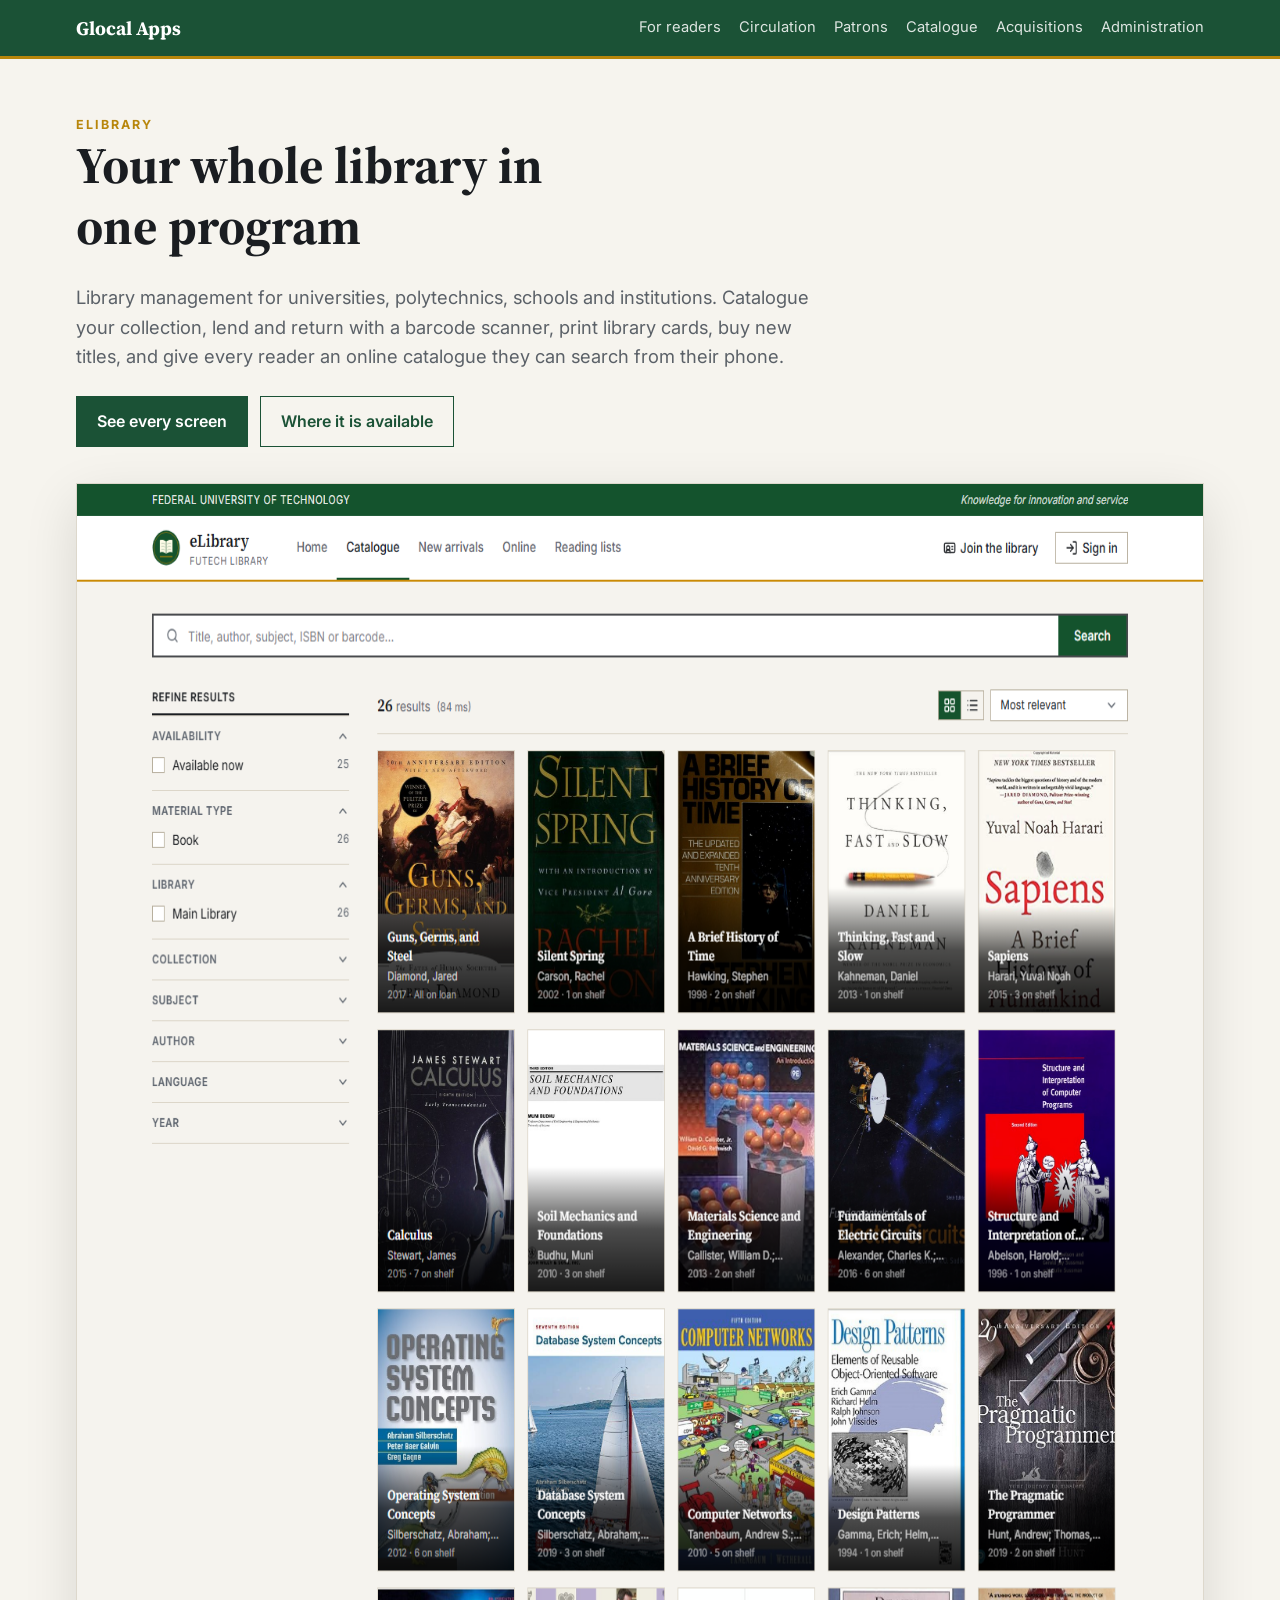
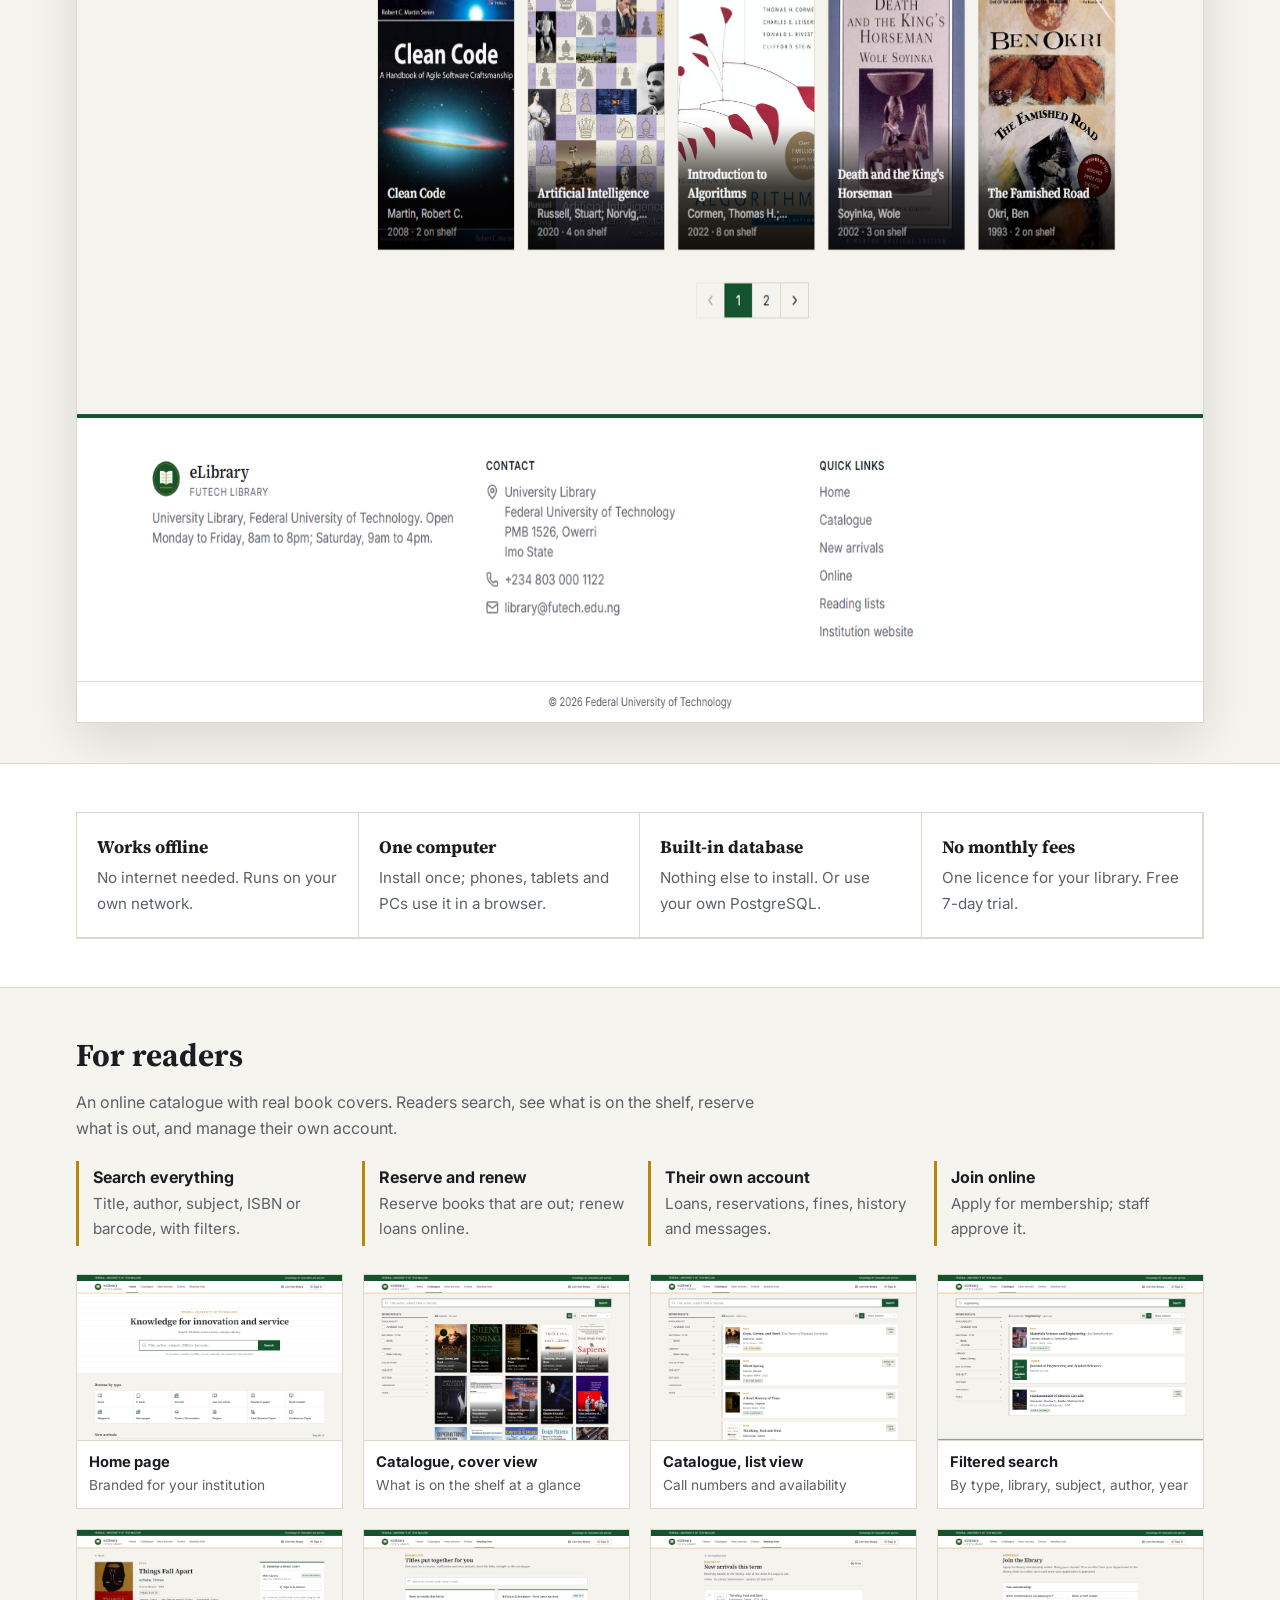
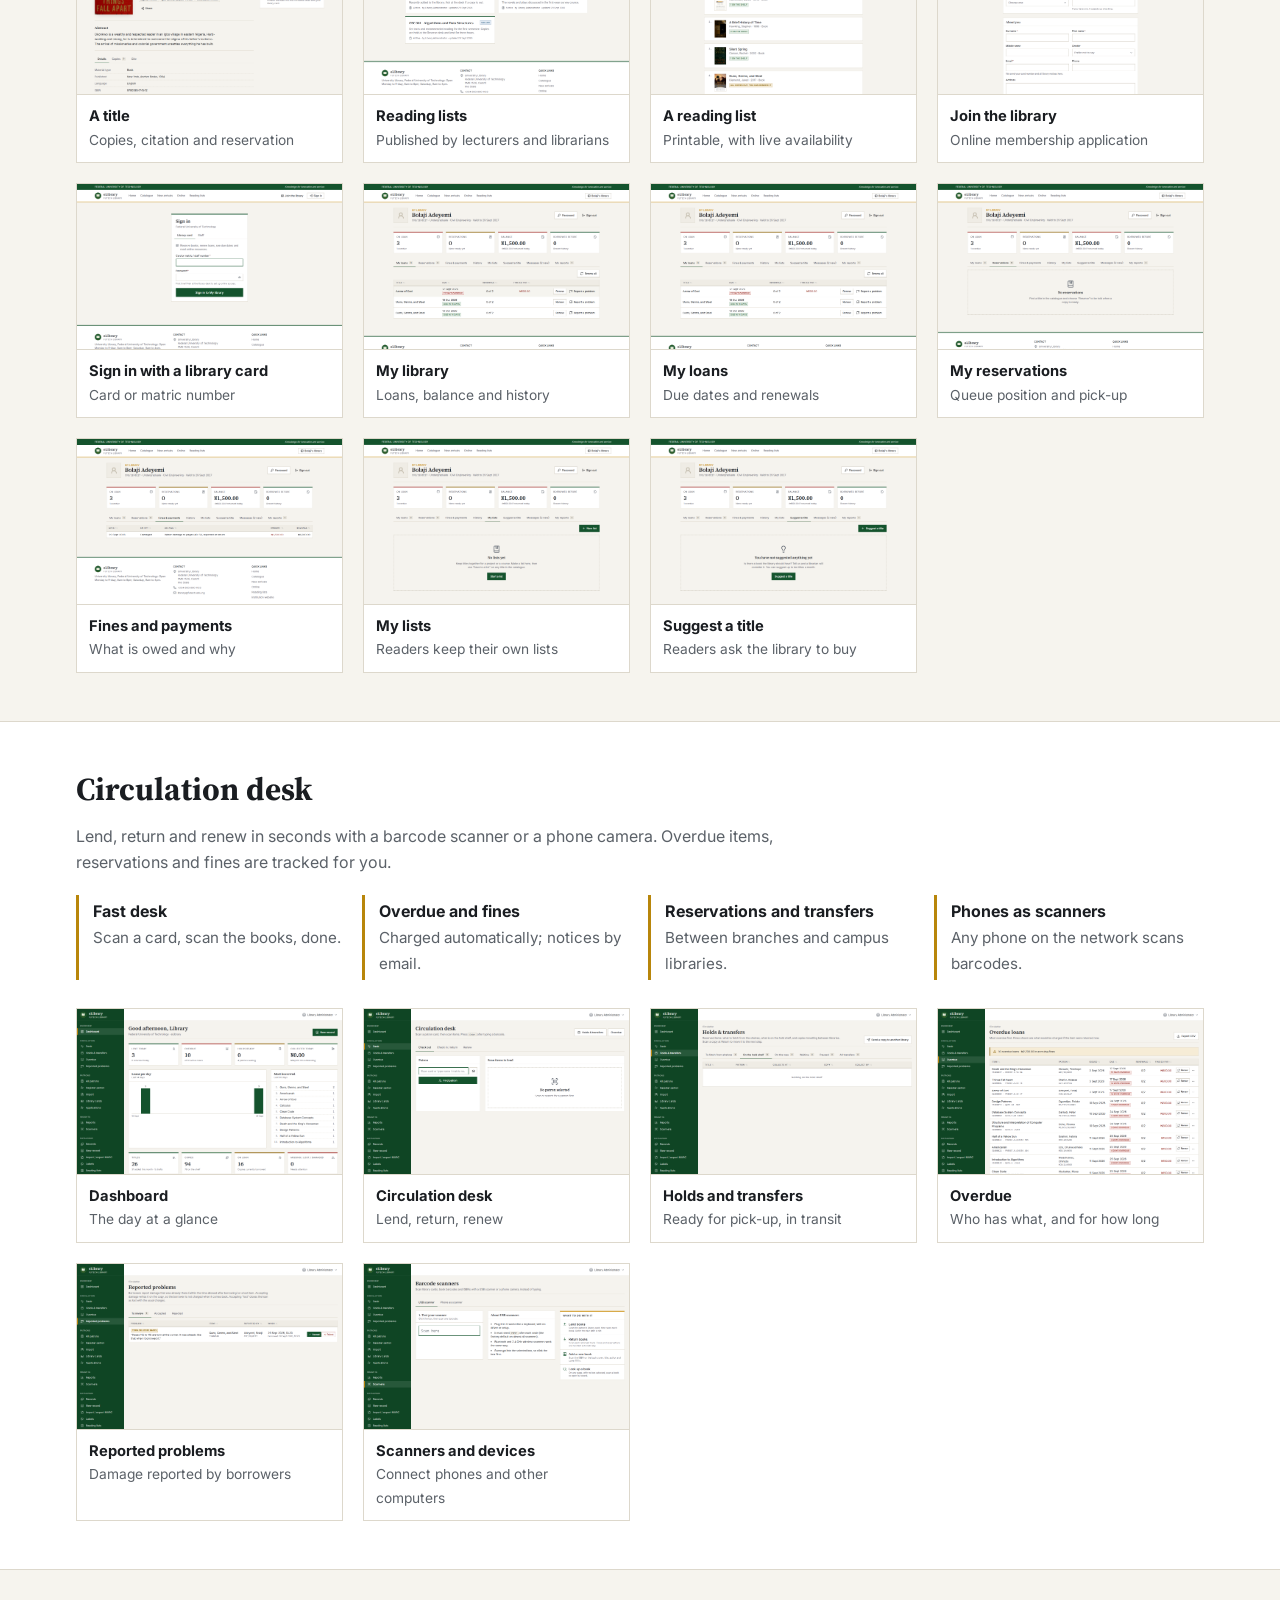
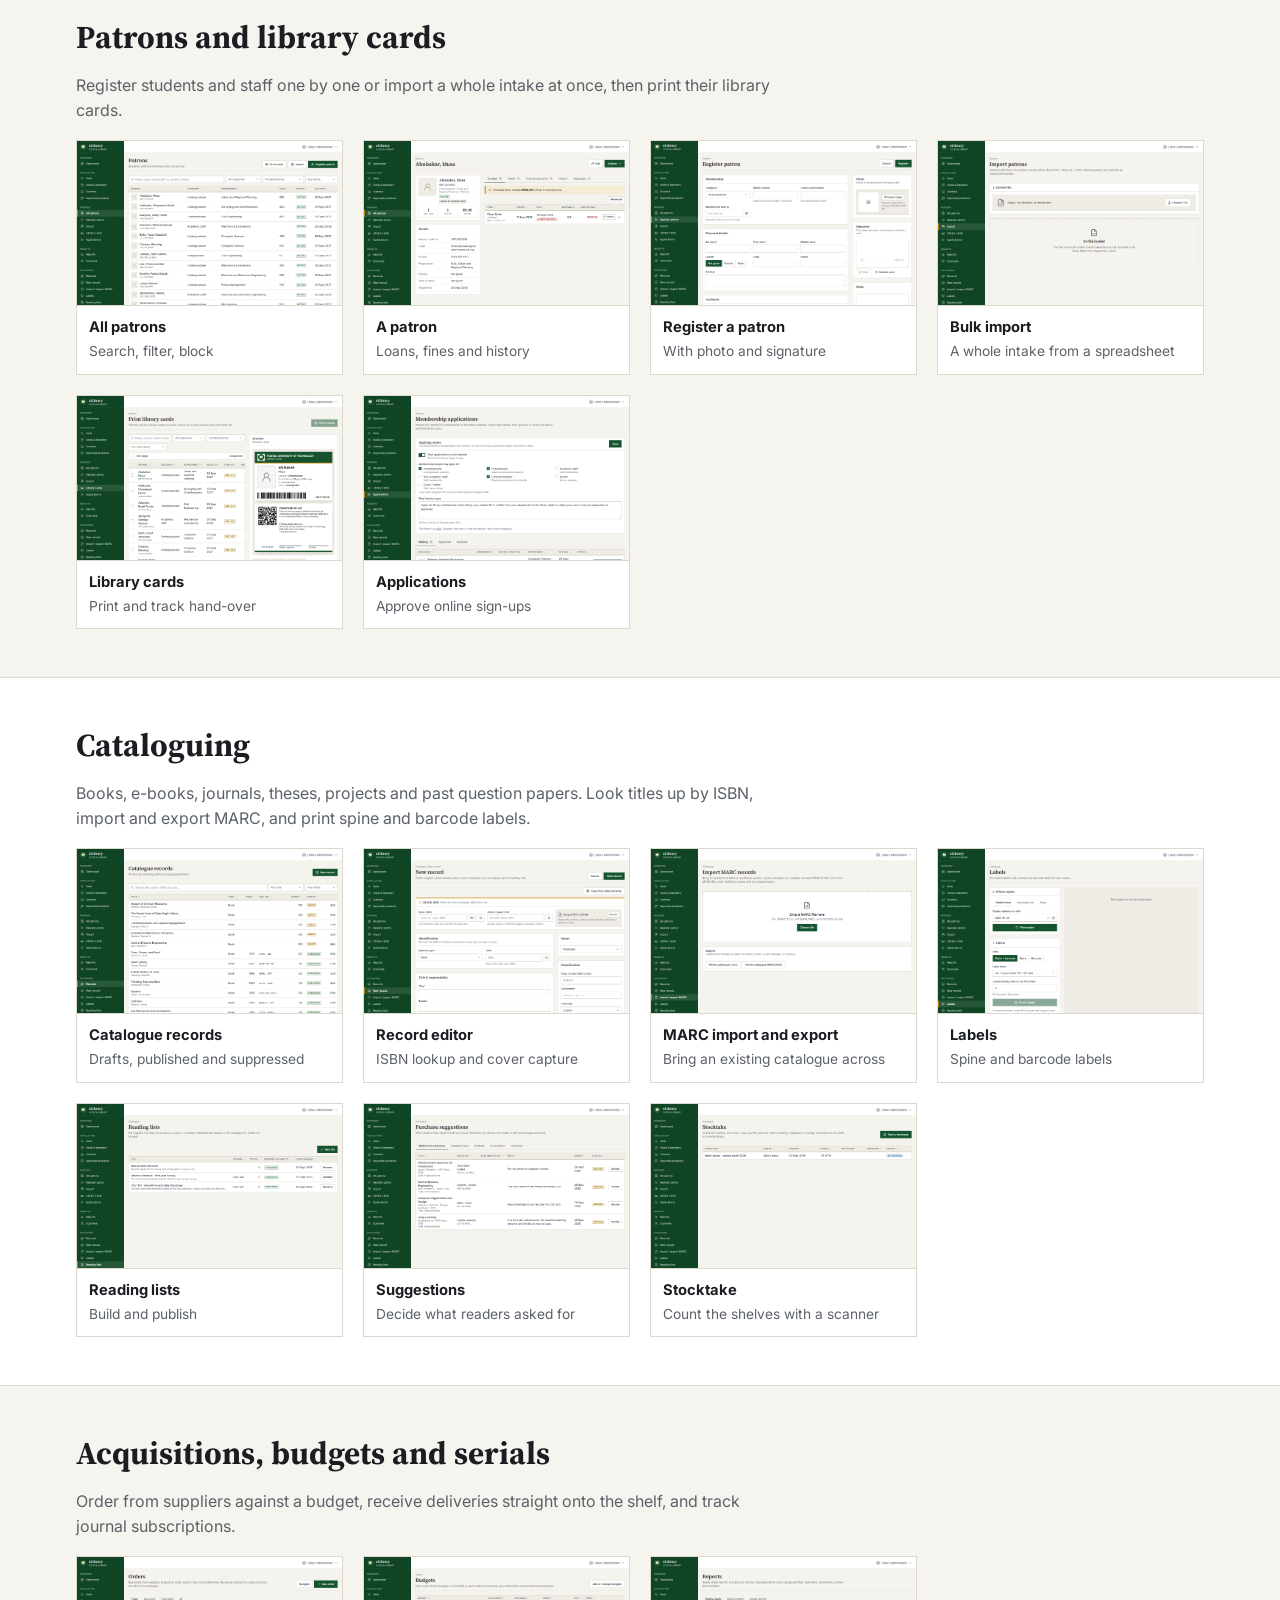
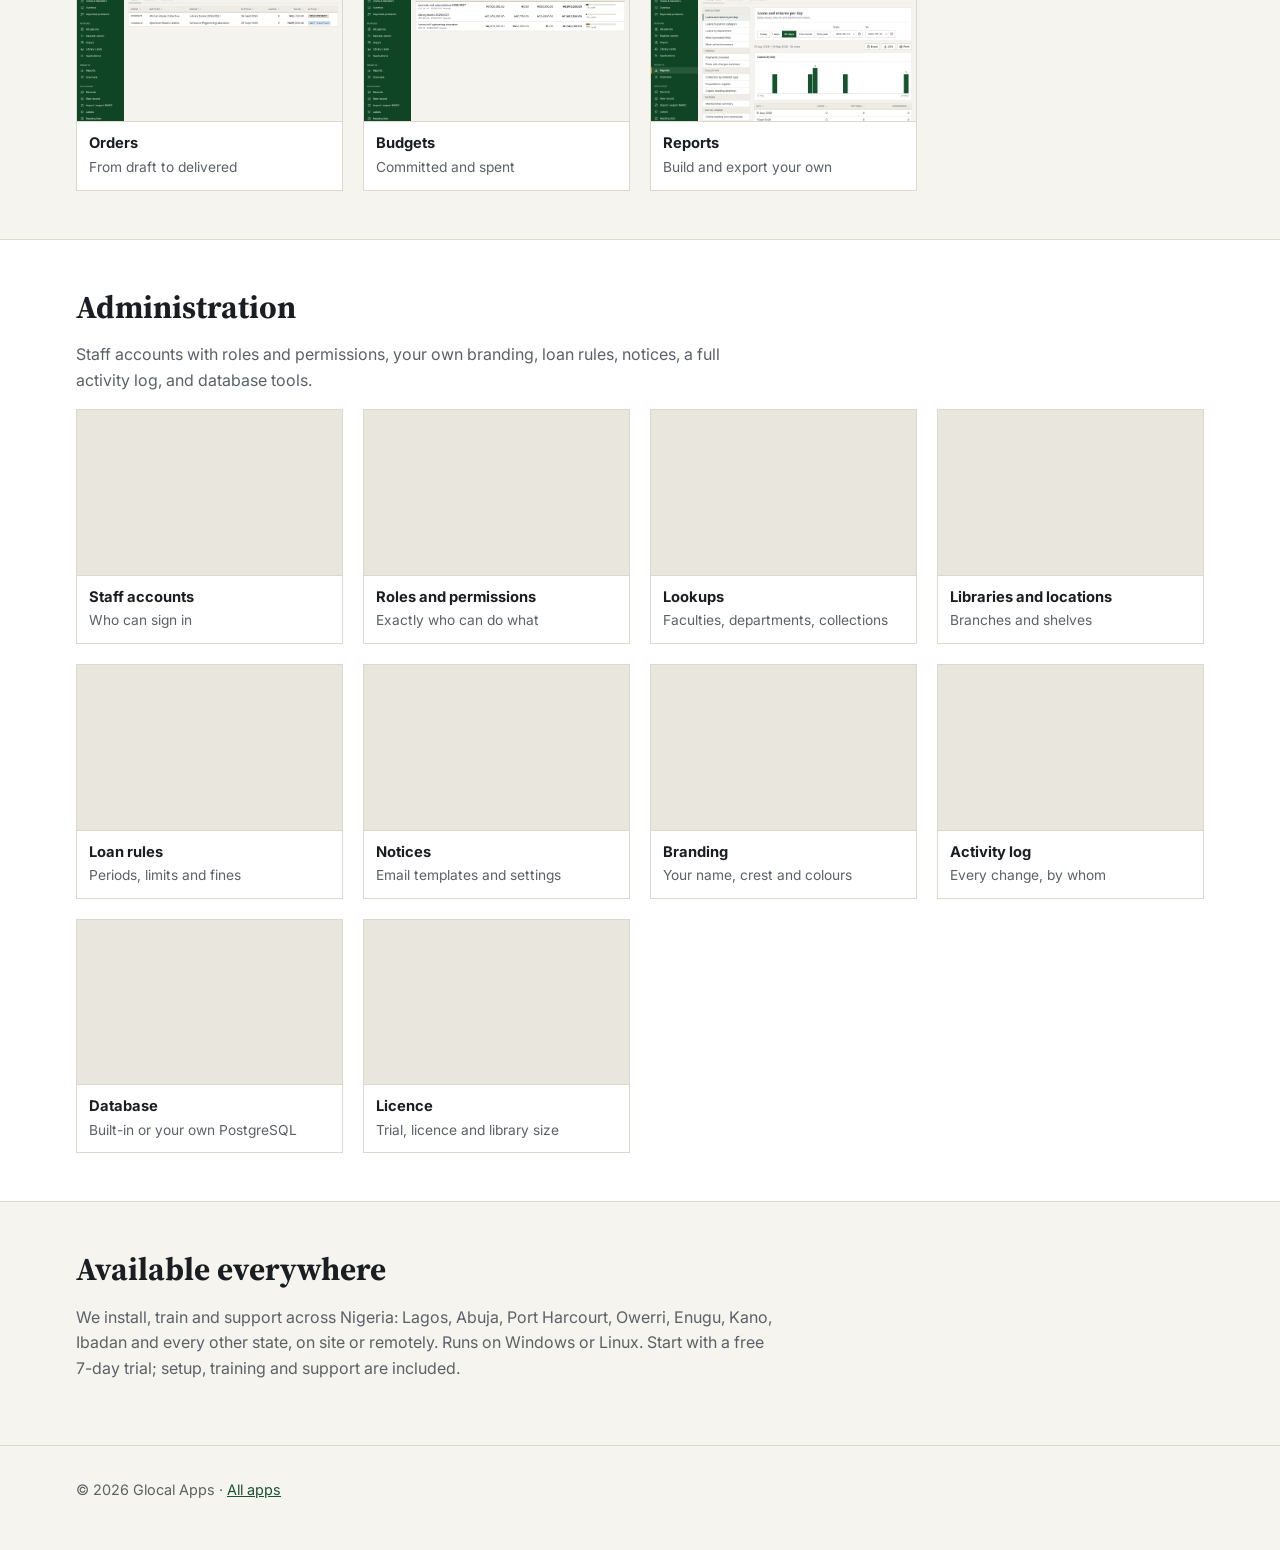
==== elibrary/index.html @ b90d1fcf "Glocal Apps website: home page and eLibrary Co-Authored-By: Claude Opus 5.5 <noreply@anthropic.com>" ====
<!doctype html>
<html lang="en">
<head>
  <meta charset="utf-8">
  <meta name="viewport" content="width=device-width, initial-scale=1">
  <title>eLibrary</title>
  <meta name="description" content="Library management software for universities, polytechnics and schools. Catalogue, circulation, library cards, acquisitions and an online catalogue. Works offline. Available across Nigeria.">
  <meta property="og:title" content="eLibrary: library management that works offline">
  <meta property="og:description" content="Catalogue, circulation, library cards, acquisitions and an online catalogue for readers. Available across Nigeria.">
  <meta property="og:image" content="screens/01-home.png">
  <link rel="preconnect" href="https://fonts.googleapis.com">
  <link href="https://fonts.googleapis.com/css2?family=Inter:wght@400;600;700&family=Source+Serif+4:wght@600;700&display=swap" rel="stylesheet">
  <link rel="stylesheet" href="../assets/site.css">
</head>
<body>
  <header class="bar">
    <div class="wrap">
      <a class="brand" href="../">Glocal Apps</a>
      <nav>
        <a href="#readers">For readers</a>
        <a href="#desk">Circulation</a>
        <a href="#patrons">Patrons</a>
        <a href="#catalogue">Catalogue</a>
        <a href="#buying">Acquisitions</a>
        <a href="#admin">Administration</a>
      </nav>
    </div>
  </header>

  <main>
    <section class="hero">
      <div class="wrap">
        <div class="eyebrow">eLibrary</div>
        <h1>Your whole library in one program</h1>
        <p class="lede">
          Library management for universities, polytechnics, schools and institutions. Catalogue
          your collection, lend and return with a barcode scanner, print library cards, buy new
          titles, and give every reader an online catalogue they can search from their phone.
        </p>
        <div class="cta">
          <a class="btn" href="#readers">See every screen</a>
          <a class="btn ghost" href="#available">Where it is available</a>
        </div>
        <img class="hero-shot" src="screens/02-search-grid.png" alt="The eLibrary catalogue showing books with their covers" width="1440" height="1840">
      </div>
    </section>

    <section class="alt">
      <div class="wrap">
        <div class="facts">
          <div class="fact"><b>Works offline</b><span>No internet needed. Runs on your own network.</span></div>
          <div class="fact"><b>One computer</b><span>Install once; phones, tablets and PCs use it in a browser.</span></div>
          <div class="fact"><b>Built-in database</b><span>Nothing else to install. Or use your own PostgreSQL.</span></div>
          <div class="fact"><b>No monthly fees</b><span>One licence for your library. Free 7-day trial.</span></div>
        </div>
      </div>
    </section>

    <section id="readers">
      <div class="wrap">
        <h2>For readers</h2>
        <p class="intro">An online catalogue with real book covers. Readers search, see what is on the shelf, reserve what is out, and manage their own account.</p>
        <ul class="features">
          <li><b>Search everything</b><span>Title, author, subject, ISBN or barcode, with filters.</span></li>
          <li><b>Reserve and renew</b><span>Reserve books that are out; renew loans online.</span></li>
          <li><b>Their own account</b><span>Loans, reservations, fines, history and messages.</span></li>
          <li><b>Join online</b><span>Apply for membership; staff approve it.</span></li>
        </ul>
        <div class="shots">
          <figure class="shot" tabindex="0"><div class="frame"><img loading="lazy" src="screens/01-home.png" alt=""></div><figcaption><b>Home page</b><span>Branded for your institution</span></figcaption></figure>
          <figure class="shot" tabindex="0"><div class="frame"><img loading="lazy" src="screens/02-search-grid.png" alt=""></div><figcaption><b>Catalogue, cover view</b><span>What is on the shelf at a glance</span></figcaption></figure>
          <figure class="shot" tabindex="0"><div class="frame"><img loading="lazy" src="screens/03-search-list.png" alt=""></div><figcaption><b>Catalogue, list view</b><span>Call numbers and availability</span></figcaption></figure>
          <figure class="shot" tabindex="0"><div class="frame"><img loading="lazy" src="screens/04-search-filtered.png" alt=""></div><figcaption><b>Filtered search</b><span>By type, library, subject, author, year</span></figcaption></figure>
          <figure class="shot" tabindex="0"><div class="frame"><img loading="lazy" src="screens/05-record.png" alt=""></div><figcaption><b>A title</b><span>Copies, citation and reservation</span></figcaption></figure>
          <figure class="shot" tabindex="0"><div class="frame"><img loading="lazy" src="screens/06-reading-lists.png" alt=""></div><figcaption><b>Reading lists</b><span>Published by lecturers and librarians</span></figcaption></figure>
          <figure class="shot" tabindex="0"><div class="frame"><img loading="lazy" src="screens/07-reading-list.png" alt=""></div><figcaption><b>A reading list</b><span>Printable, with live availability</span></figcaption></figure>
          <figure class="shot" tabindex="0"><div class="frame"><img loading="lazy" src="screens/08-join.png" alt=""></div><figcaption><b>Join the library</b><span>Online membership application</span></figcaption></figure>
          <figure class="shot" tabindex="0"><div class="frame"><img loading="lazy" src="screens/09-login-card.png" alt=""></div><figcaption><b>Sign in with a library card</b><span>Card or matric number</span></figcaption></figure>
          <figure class="shot" tabindex="0"><div class="frame"><img loading="lazy" src="screens/11-my-library.png" alt=""></div><figcaption><b>My library</b><span>Loans, balance and history</span></figcaption></figure>
          <figure class="shot" tabindex="0"><div class="frame"><img loading="lazy" src="screens/12-my-loans.png" alt=""></div><figcaption><b>My loans</b><span>Due dates and renewals</span></figcaption></figure>
          <figure class="shot" tabindex="0"><div class="frame"><img loading="lazy" src="screens/13-my-reservations.png" alt=""></div><figcaption><b>My reservations</b><span>Queue position and pick-up</span></figcaption></figure>
          <figure class="shot" tabindex="0"><div class="frame"><img loading="lazy" src="screens/14-my-fines.png" alt=""></div><figcaption><b>Fines and payments</b><span>What is owed and why</span></figcaption></figure>
          <figure class="shot" tabindex="0"><div class="frame"><img loading="lazy" src="screens/15-my-lists.png" alt=""></div><figcaption><b>My lists</b><span>Readers keep their own lists</span></figcaption></figure>
          <figure class="shot" tabindex="0"><div class="frame"><img loading="lazy" src="screens/16-my-suggestions.png" alt=""></div><figcaption><b>Suggest a title</b><span>Readers ask the library to buy</span></figcaption></figure>
        </div>
      </div>
    </section>

    <section id="desk" class="alt">
      <div class="wrap">
        <h2>Circulation desk</h2>
        <p class="intro">Lend, return and renew in seconds with a barcode scanner or a phone camera. Overdue items, reservations and fines are tracked for you.</p>
        <ul class="features">
          <li><b>Fast desk</b><span>Scan a card, scan the books, done.</span></li>
          <li><b>Overdue and fines</b><span>Charged automatically; notices by email.</span></li>
          <li><b>Reservations and transfers</b><span>Between branches and campus libraries.</span></li>
          <li><b>Phones as scanners</b><span>Any phone on the network scans barcodes.</span></li>
        </ul>
        <div class="shots">
          <figure class="shot" tabindex="0"><div class="frame"><img loading="lazy" src="screens/20-dashboard.png" alt=""></div><figcaption><b>Dashboard</b><span>The day at a glance</span></figcaption></figure>
          <figure class="shot" tabindex="0"><div class="frame"><img loading="lazy" src="screens/21-circulation-desk.png" alt=""></div><figcaption><b>Circulation desk</b><span>Lend, return, renew</span></figcaption></figure>
          <figure class="shot" tabindex="0"><div class="frame"><img loading="lazy" src="screens/22-holds-transfers.png" alt=""></div><figcaption><b>Holds and transfers</b><span>Ready for pick-up, in transit</span></figcaption></figure>
          <figure class="shot" tabindex="0"><div class="frame"><img loading="lazy" src="screens/23-overdue.png" alt=""></div><figcaption><b>Overdue</b><span>Who has what, and for how long</span></figcaption></figure>
          <figure class="shot" tabindex="0"><div class="frame"><img loading="lazy" src="screens/24-reported-problems.png" alt=""></div><figcaption><b>Reported problems</b><span>Damage reported by borrowers</span></figcaption></figure>
          <figure class="shot" tabindex="0"><div class="frame"><img loading="lazy" src="screens/41-scanners.png" alt=""></div><figcaption><b>Scanners and devices</b><span>Connect phones and other computers</span></figcaption></figure>
        </div>
      </div>
    </section>

    <section id="patrons">
      <div class="wrap">
        <h2>Patrons and library cards</h2>
        <p class="intro">Register students and staff one by one or import a whole intake at once, then print their library cards.</p>
        <div class="shots">
          <figure class="shot" tabindex="0"><div class="frame"><img loading="lazy" src="screens/25-patrons.png" alt=""></div><figcaption><b>All patrons</b><span>Search, filter, block</span></figcaption></figure>
          <figure class="shot" tabindex="0"><div class="frame"><img loading="lazy" src="screens/25b-patron-view.png" alt=""></div><figcaption><b>A patron</b><span>Loans, fines and history</span></figcaption></figure>
          <figure class="shot" tabindex="0"><div class="frame"><img loading="lazy" src="screens/26-patron-new.png" alt=""></div><figcaption><b>Register a patron</b><span>With photo and signature</span></figcaption></figure>
          <figure class="shot" tabindex="0"><div class="frame"><img loading="lazy" src="screens/27-patron-import.png" alt=""></div><figcaption><b>Bulk import</b><span>A whole intake from a spreadsheet</span></figcaption></figure>
          <figure class="shot" tabindex="0"><div class="frame"><img loading="lazy" src="screens/28-library-cards.png" alt=""></div><figcaption><b>Library cards</b><span>Print and track hand-over</span></figcaption></figure>
          <figure class="shot" tabindex="0"><div class="frame"><img loading="lazy" src="screens/29-applications.png" alt=""></div><figcaption><b>Applications</b><span>Approve online sign-ups</span></figcaption></figure>
        </div>
      </div>
    </section>

    <section id="catalogue" class="alt">
      <div class="wrap">
        <h2>Cataloguing</h2>
        <p class="intro">Books, e-books, journals, theses, projects and past question papers. Look titles up by ISBN, import and export MARC, and print spine and barcode labels.</p>
        <div class="shots">
          <figure class="shot" tabindex="0"><div class="frame"><img loading="lazy" src="screens/30-catalogue.png" alt=""></div><figcaption><b>Catalogue records</b><span>Drafts, published and suppressed</span></figcaption></figure>
          <figure class="shot" tabindex="0"><div class="frame"><img loading="lazy" src="screens/31-record-editor.png" alt=""></div><figcaption><b>Record editor</b><span>ISBN lookup and cover capture</span></figcaption></figure>
          <figure class="shot" tabindex="0"><div class="frame"><img loading="lazy" src="screens/32-marc-import.png" alt=""></div><figcaption><b>MARC import and export</b><span>Bring an existing catalogue across</span></figcaption></figure>
          <figure class="shot" tabindex="0"><div class="frame"><img loading="lazy" src="screens/33-labels.png" alt=""></div><figcaption><b>Labels</b><span>Spine and barcode labels</span></figcaption></figure>
          <figure class="shot" tabindex="0"><div class="frame"><img loading="lazy" src="screens/34-reading-lists.png" alt=""></div><figcaption><b>Reading lists</b><span>Build and publish</span></figcaption></figure>
          <figure class="shot" tabindex="0"><div class="frame"><img loading="lazy" src="screens/35-suggestions.png" alt=""></div><figcaption><b>Suggestions</b><span>Decide what readers asked for</span></figcaption></figure>
          <figure class="shot" tabindex="0"><div class="frame"><img loading="lazy" src="screens/36-stocktake.png" alt=""></div><figcaption><b>Stocktake</b><span>Count the shelves with a scanner</span></figcaption></figure>
        </div>
      </div>
    </section>

    <section id="buying">
      <div class="wrap">
        <h2>Acquisitions, budgets and serials</h2>
        <p class="intro">Order from suppliers against a budget, receive deliveries straight onto the shelf, and track journal subscriptions.</p>
        <div class="shots">
          <figure class="shot" tabindex="0"><div class="frame"><img loading="lazy" src="screens/37-acquisitions.png" alt=""></div><figcaption><b>Orders</b><span>From draft to delivered</span></figcaption></figure>
          <figure class="shot" tabindex="0"><div class="frame"><img loading="lazy" src="screens/38-budgets.png" alt=""></div><figcaption><b>Budgets</b><span>Committed and spent</span></figcaption></figure>
          <figure class="shot" tabindex="0"><div class="frame"><img loading="lazy" src="screens/40-reports.png" alt=""></div><figcaption><b>Reports</b><span>Build and export your own</span></figcaption></figure>
        </div>
      </div>
    </section>

    <section id="admin" class="alt">
      <div class="wrap">
        <h2>Administration</h2>
        <p class="intro">Staff accounts with roles and permissions, your own branding, loan rules, notices, a full activity log, and database tools.</p>
        <div class="shots">
          <figure class="shot" tabindex="0"><div class="frame"><img loading="lazy" src="screens/50-admin-users.png" alt=""></div><figcaption><b>Staff accounts</b><span>Who can sign in</span></figcaption></figure>
          <figure class="shot" tabindex="0"><div class="frame"><img loading="lazy" src="screens/51-admin-roles.png" alt=""></div><figcaption><b>Roles and permissions</b><span>Exactly who can do what</span></figcaption></figure>
          <figure class="shot" tabindex="0"><div class="frame"><img loading="lazy" src="screens/52-admin-lookups.png" alt=""></div><figcaption><b>Lookups</b><span>Faculties, departments, collections</span></figcaption></figure>
          <figure class="shot" tabindex="0"><div class="frame"><img loading="lazy" src="screens/53-admin-locations.png" alt=""></div><figcaption><b>Libraries and locations</b><span>Branches and shelves</span></figcaption></figure>
          <figure class="shot" tabindex="0"><div class="frame"><img loading="lazy" src="screens/54-admin-circulation.png" alt=""></div><figcaption><b>Loan rules</b><span>Periods, limits and fines</span></figcaption></figure>
          <figure class="shot" tabindex="0"><div class="frame"><img loading="lazy" src="screens/55-admin-notices.png" alt=""></div><figcaption><b>Notices</b><span>Email templates and settings</span></figcaption></figure>
          <figure class="shot" tabindex="0"><div class="frame"><img loading="lazy" src="screens/56-admin-branding.png" alt=""></div><figcaption><b>Branding</b><span>Your name, crest and colours</span></figcaption></figure>
          <figure class="shot" tabindex="0"><div class="frame"><img loading="lazy" src="screens/57-admin-activity.png" alt=""></div><figcaption><b>Activity log</b><span>Every change, by whom</span></figcaption></figure>
          <figure class="shot" tabindex="0"><div class="frame"><img loading="lazy" src="screens/58-admin-database.png" alt=""></div><figcaption><b>Database</b><span>Built-in or your own PostgreSQL</span></figcaption></figure>
          <figure class="shot" tabindex="0"><div class="frame"><img loading="lazy" src="screens/59-admin-license.png" alt=""></div><figcaption><b>Licence</b><span>Trial, licence and library size</span></figcaption></figure>
        </div>
      </div>
    </section>

    <section id="available">
      <div class="wrap">
        <h2>Available everywhere</h2>
        <p class="intro">
          We install, train and support across Nigeria: Lagos, Abuja, Port Harcourt, Owerri, Enugu,
          Kano, Ibadan and every other state, on site or remotely. Runs on Windows or Linux.
          Start with a free 7-day trial; setup, training and support are included.
        </p>
      </div>
    </section>
  </main>

  <footer>
    <div class="wrap">© 2026 Glocal Apps · <a href="../">All apps</a></div>
  </footer>

  <dialog id="lb" aria-label="Screenshot">
    <div class="lb-head"><b id="lb-title"></b><button type="button" id="lb-close">Close</button></div>
    <div class="lb-body"><img id="lb-img" alt=""></div>
  </dialog>
  <script>
    // Click (or Enter) on a screenshot to see it full size.
    const lb = document.getElementById("lb");
    const open = (fig) => {
      document.getElementById("lb-img").src = fig.querySelector("img").src;
      document.getElementById("lb-title").textContent = fig.querySelector("figcaption b").textContent;
      lb.showModal();
    };
    document.querySelectorAll(".shot").forEach((fig) => {
      fig.addEventListener("click", () => open(fig));
      fig.addEventListener("keydown", (e) => { if (e.key === "Enter") open(fig); });
    });
    document.getElementById("lb-close").addEventListener("click", () => lb.close());
    lb.addEventListener("click", (e) => { if (e.target === lb) lb.close(); });
  </script>
</body>
</html>
---- assets/site.css ----
:root {
  --bg: #f6f4ee;
  --surface: #ffffff;
  --ink: #1a1d21;
  --muted: #5b6168;
  --line: #ddd8cc;
  --primary: #1b5236;
  --primary-ink: #ffffff;
  --accent: #b8860b;
  --radius: 0;
  --max: 1160px;
  color-scheme: light;
}
@media (prefers-color-scheme: dark) {
  :root {
    --bg: #121416;
    --surface: #1b1e21;
    --ink: #e8e6e1;
    --muted: #a3a8ae;
    --line: #2e3236;
    --primary: #3f8f63;
    --accent: #d8a93a;
    color-scheme: dark;
  }
}
* { box-sizing: border-box; }
html { scroll-behavior: smooth; }
body {
  margin: 0;
  background: var(--bg);
  color: var(--ink);
  font: 16px/1.6 "Inter", system-ui, -apple-system, "Segoe UI", sans-serif;
}
h1, h2, h3 { font-family: "Source Serif 4", Georgia, serif; line-height: 1.2; margin: 0 0 .5em; }
a { color: var(--primary); }
img { max-width: 100%; display: block; }
.wrap { max-width: var(--max); margin: 0 auto; padding: 0 16px; }

/* top bar */
.bar { background: var(--primary); color: var(--primary-ink); border-bottom: 3px solid var(--accent); }
.bar .wrap { display: flex; align-items: center; gap: 16px; min-height: 56px; }
.bar a { color: inherit; text-decoration: none; }
.brand { font-family: "Source Serif 4", Georgia, serif; font-weight: 700; font-size: 1.2rem; }
.bar nav { margin-left: auto; display: flex; gap: 18px; flex-wrap: wrap; font-size: .92rem; }
.bar nav a { opacity: .85; }
.bar nav a:hover { opacity: 1; text-decoration: underline; }

/* hero */
.hero { padding: 56px 0 40px; }
.eyebrow { color: var(--accent); font-weight: 700; letter-spacing: .16em; text-transform: uppercase; font-size: .78rem; }
.hero h1 { font-size: clamp(2rem, 5vw, 3.2rem); max-width: 18ch; }
.lede { font-size: 1.15rem; color: var(--muted); max-width: 62ch; }
.cta { display: flex; gap: 12px; flex-wrap: wrap; margin-top: 24px; }
.btn { display: inline-block; padding: 12px 20px; background: var(--primary); color: var(--primary-ink); text-decoration: none; font-weight: 600; border: 1px solid var(--primary); }
.btn.ghost { background: transparent; color: var(--primary); }
.hero-shot { margin-top: 36px; border: 1px solid var(--line); box-shadow: 0 18px 50px rgba(0,0,0,.12); }

/* facts */
.facts { display: grid; grid-template-columns: repeat(auto-fit, minmax(220px, 1fr)); gap: 0; border: 1px solid var(--line); background: var(--surface); }
.fact { padding: 20px; border-right: 1px solid var(--line); border-bottom: 1px solid var(--line); }
.fact b { display: block; font-family: "Source Serif 4", Georgia, serif; font-size: 1.1rem; margin-bottom: 4px; }
.fact span { color: var(--muted); font-size: .95rem; }

/* sections */
section { padding: 48px 0; }
section > .wrap > h2 { font-size: clamp(1.5rem, 3vw, 2rem); }
section > .wrap > p.intro { color: var(--muted); max-width: 70ch; margin-top: 0; }
.alt { background: var(--surface); border-top: 1px solid var(--line); border-bottom: 1px solid var(--line); }

/* feature list */
.features { display: grid; grid-template-columns: repeat(auto-fit, minmax(260px, 1fr)); gap: 16px; margin: 20px 0 28px; padding: 0; list-style: none; }
.features li { border-left: 3px solid var(--accent); padding: 4px 0 4px 14px; }
.features b { display: block; }
.features span { color: var(--muted); font-size: .95rem; }

/* screenshots */
.shots { display: grid; grid-template-columns: repeat(auto-fill, minmax(260px, 1fr)); gap: 20px; }
.shot { margin: 0; background: var(--surface); border: 1px solid var(--line); cursor: zoom-in; }
.shot .frame { aspect-ratio: 16 / 10; overflow: hidden; border-bottom: 1px solid var(--line); background: #e9e6de; }
.shot img { width: 100%; height: auto; object-fit: cover; object-position: top; }
.shot figcaption { padding: 10px 12px; font-size: .92rem; }
.shot figcaption b { display: block; }
.shot figcaption span { color: var(--muted); font-size: .86rem; }
.shot:focus-visible, .btn:focus-visible { outline: 3px solid var(--accent); outline-offset: 2px; }

/* app cards (home) */
.apps { display: grid; grid-template-columns: repeat(auto-fit, minmax(280px, 1fr)); gap: 20px; }
.app { background: var(--surface); border: 1px solid var(--line); border-top: 4px solid var(--primary); padding: 22px; display: flex; flex-direction: column; }
.app p { color: var(--muted); flex: 1; }
.app.soon { border-top-color: var(--line); opacity: .75; }
.tag { display: inline-block; font-size: .72rem; font-weight: 700; letter-spacing: .12em; text-transform: uppercase; color: var(--accent); margin-bottom: 6px; }

/* lightbox */
dialog { border: 0; padding: 0; max-width: min(1440px, 96vw); max-height: 94vh; background: var(--surface); color: var(--ink); }
dialog::backdrop { background: rgba(0,0,0,.75); }
dialog .lb-head { position: sticky; top: 0; display: flex; justify-content: space-between; align-items: center; gap: 12px; padding: 10px 14px; background: var(--surface); border-bottom: 1px solid var(--line); }
dialog button { font: inherit; padding: 6px 12px; border: 1px solid var(--line); background: var(--bg); color: var(--ink); cursor: pointer; }
dialog .lb-body { overflow: auto; max-height: calc(94vh - 52px); }

footer { padding: 32px 0 48px; color: var(--muted); font-size: .9rem; border-top: 1px solid var(--line); }

@media (max-width: 640px) {
  .hero { padding: 36px 0 24px; }
  .bar nav { display: none; }
}
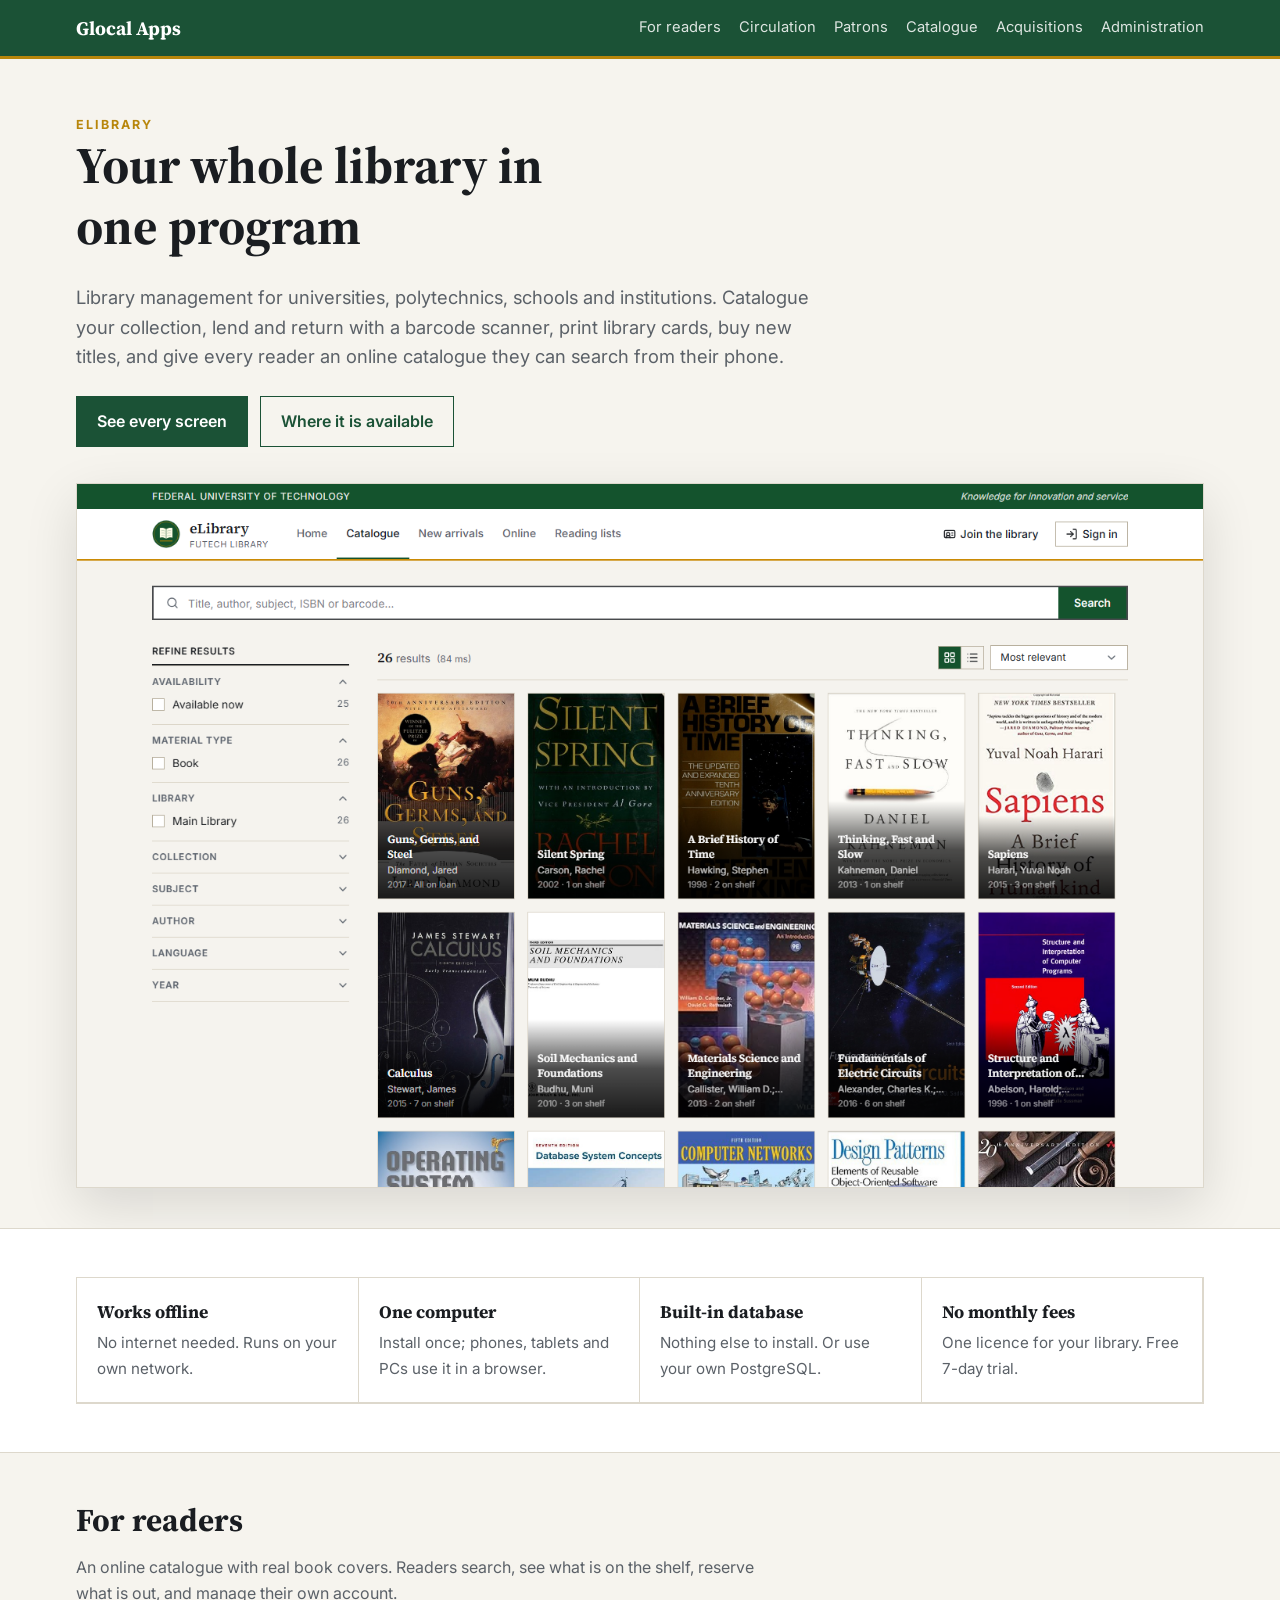
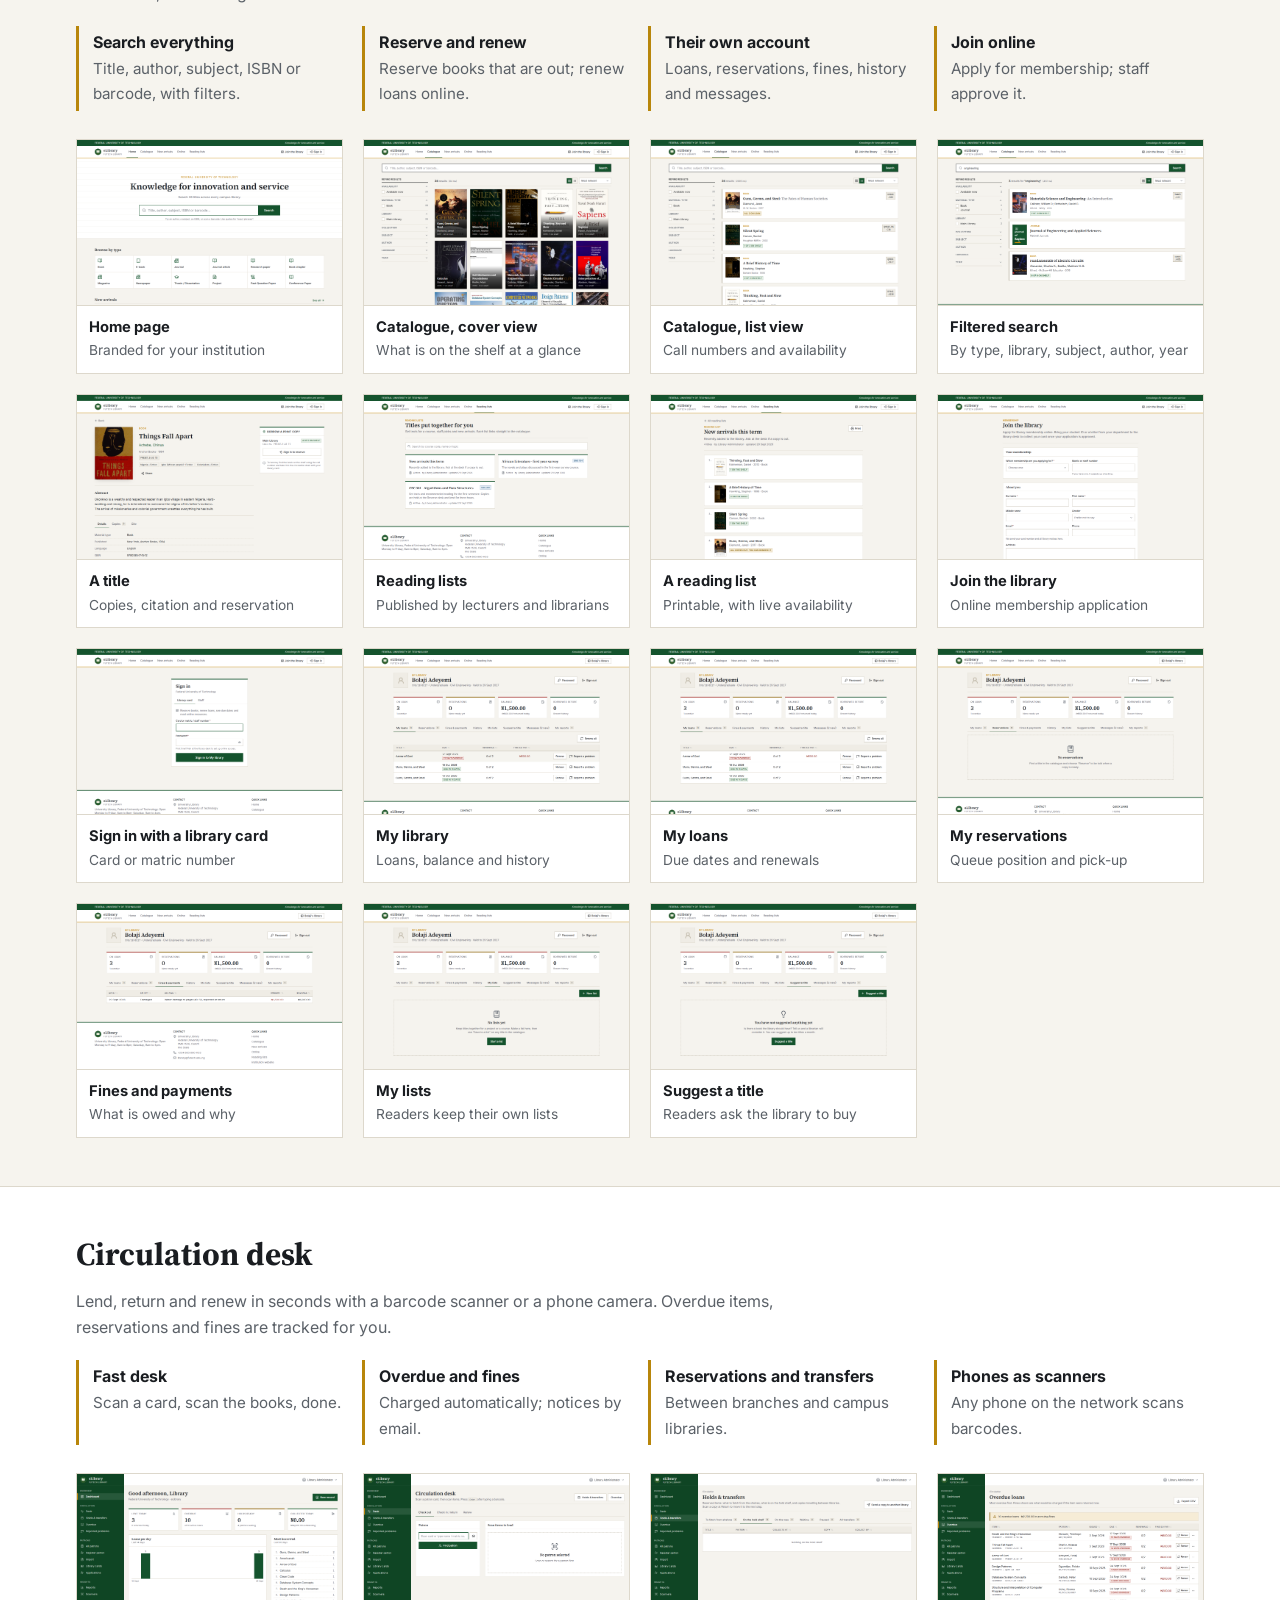
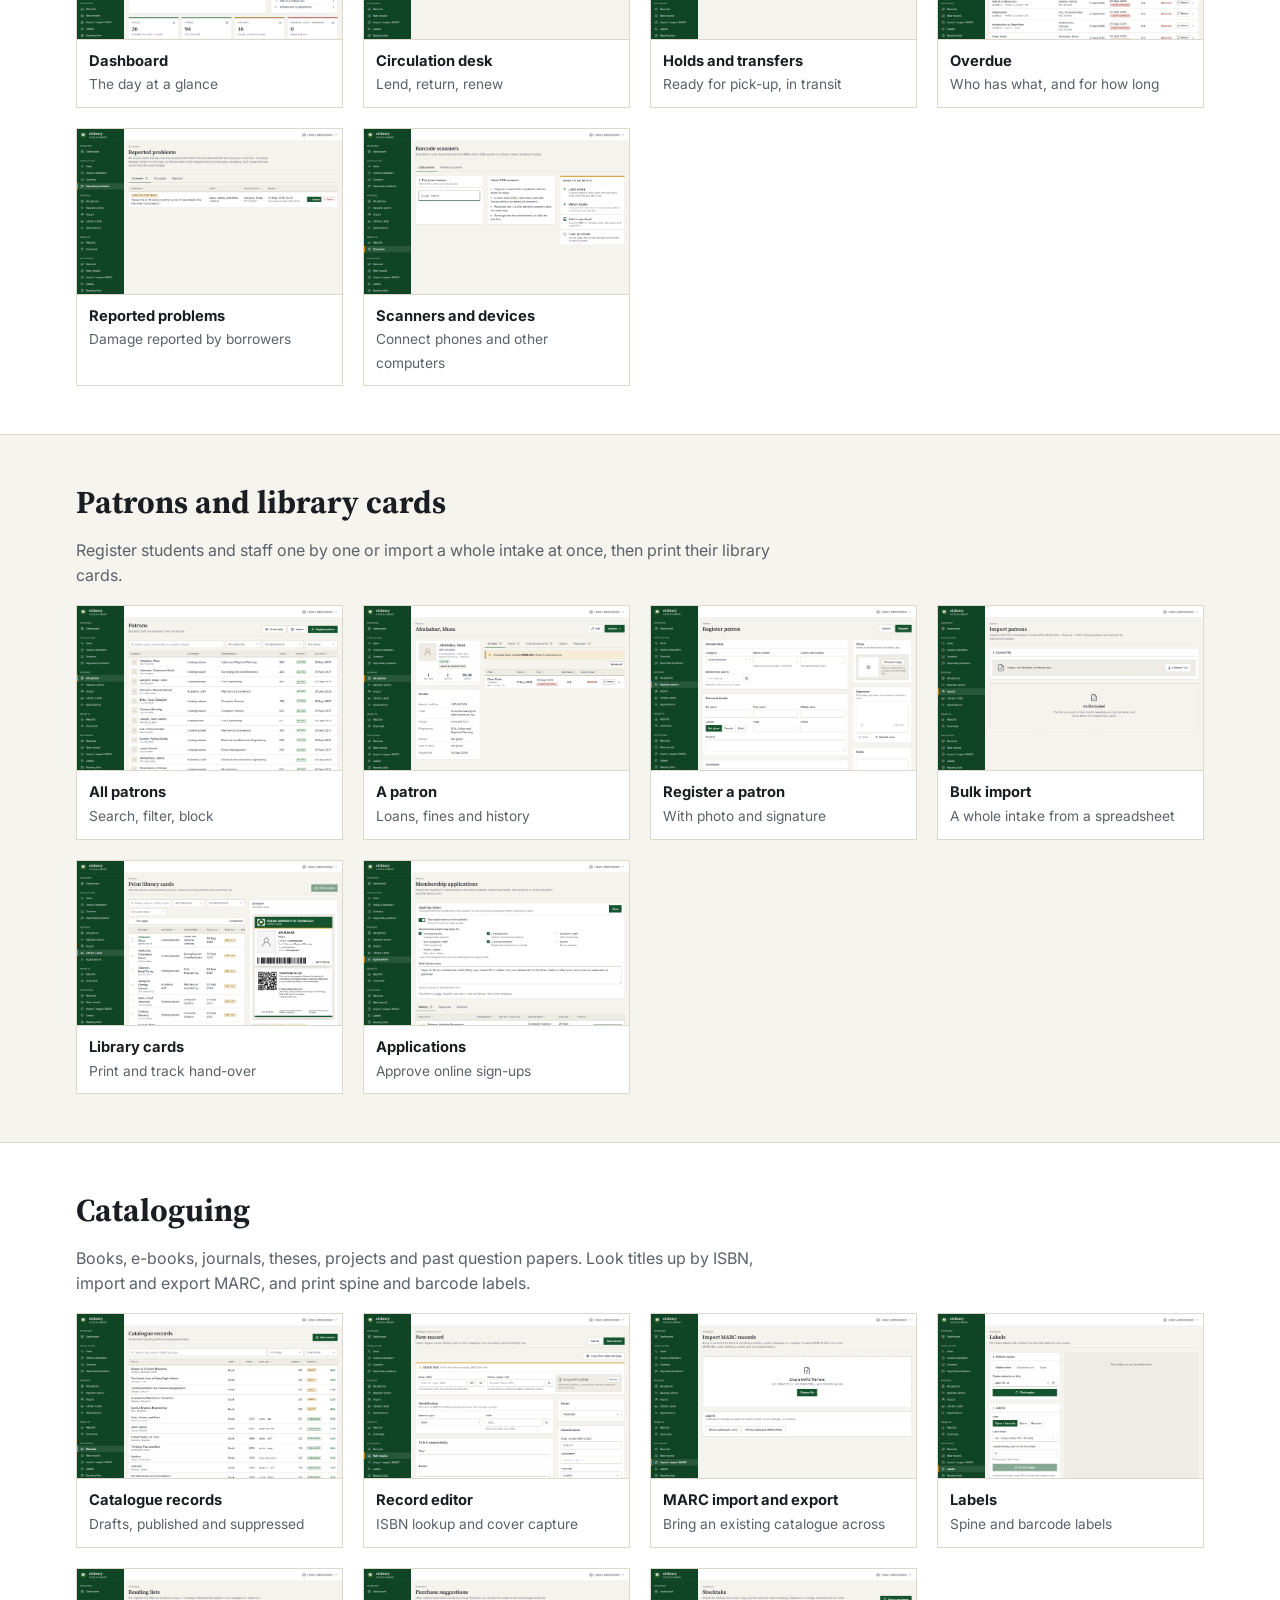
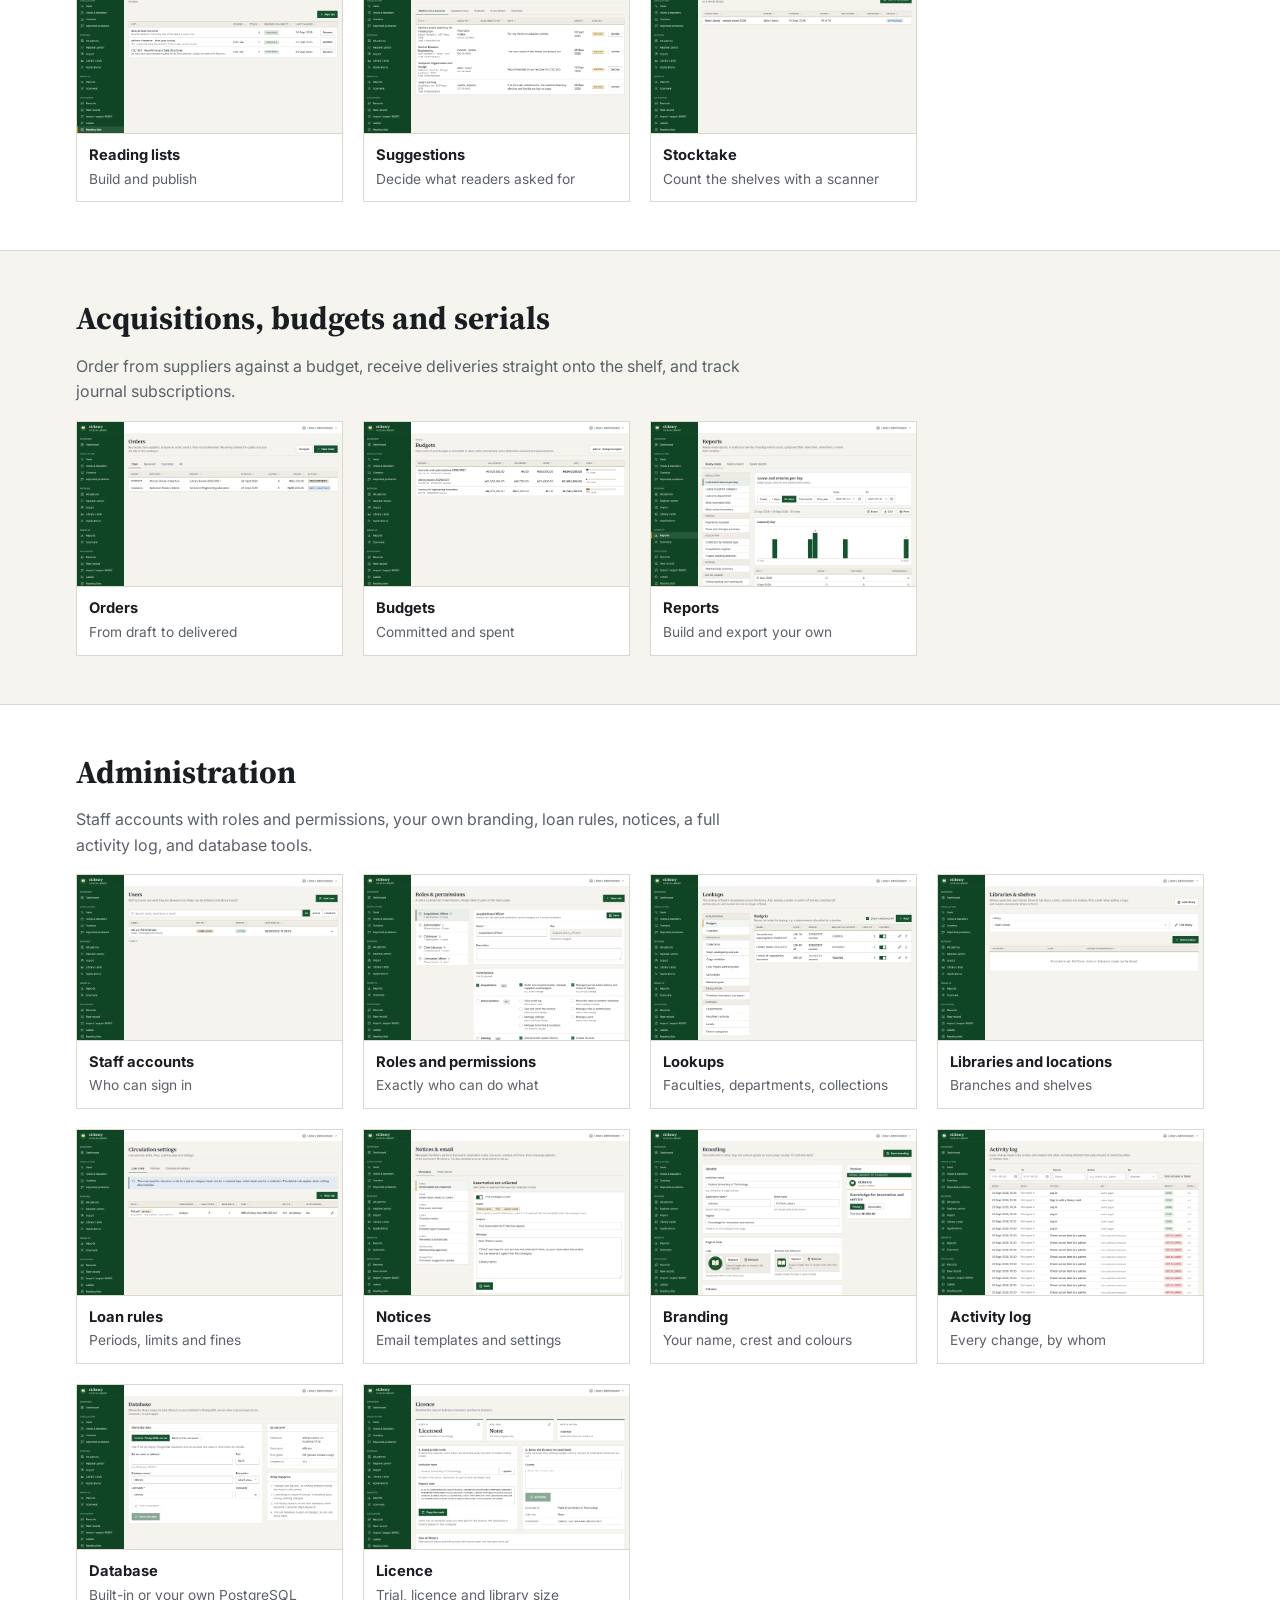
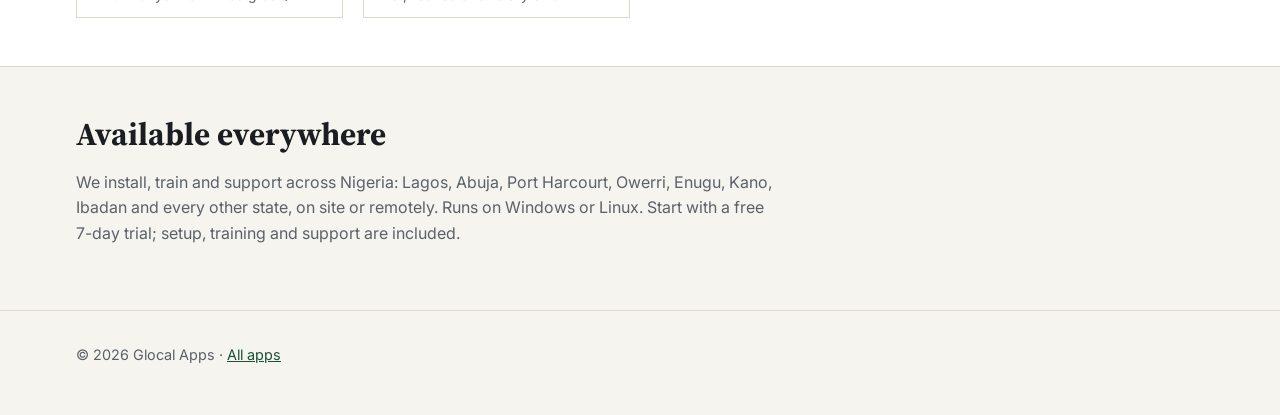
==== commit 6039eaf8: "Stop the eLibrary page's top screenshot being stretched Co-Authored-By: Claude Opus 5.5 <noreply@ant" ====
--- a/elibrary/index.html
+++ b/elibrary/index.html
@@ -41,7 +41,7 @@
           <a class="btn" href="#readers">See every screen</a>
           <a class="btn ghost" href="#available">Where it is available</a>
         </div>
-        <img class="hero-shot" src="screens/02-search-grid.png" alt="The eLibrary catalogue showing books with their covers" width="1440" height="1840">
+        <img class="hero-shot" src="screens/02-search-grid.png" alt="The eLibrary catalogue showing books with their covers" width="1440" height="1844">
       </div>
     </section>
 
--- a/assets/site.css
+++ b/assets/site.css
@@ -33,7 +33,9 @@
 }
 h1, h2, h3 { font-family: "Source Serif 4", Georgia, serif; line-height: 1.2; margin: 0 0 .5em; }
 a { color: var(--primary); }
-img { max-width: 100%; display: block; }
+/* height: auto keeps the proportions when an image with width/height attributes is scaled
+   down to fit; without it the attribute height sticks and the picture is squashed. */
+img { max-width: 100%; height: auto; display: block; }
 .wrap { max-width: var(--max); margin: 0 auto; padding: 0 16px; }
 
 /* top bar */
@@ -53,7 +55,8 @@
 .cta { display: flex; gap: 12px; flex-wrap: wrap; margin-top: 24px; }
 .btn { display: inline-block; padding: 12px 20px; background: var(--primary); color: var(--primary-ink); text-decoration: none; font-weight: 600; border: 1px solid var(--primary); }
 .btn.ghost { background: transparent; color: var(--primary); }
-.hero-shot { margin-top: 36px; border: 1px solid var(--line); box-shadow: 0 18px 50px rgba(0,0,0,.12); }
+/* A full-page screenshot is very tall: show its top, cropped, never squeezed. */
+.hero-shot { margin-top: 36px; width: 100%; aspect-ratio: 16 / 10; object-fit: cover; object-position: top; border: 1px solid var(--line); box-shadow: 0 18px 50px rgba(0,0,0,.12); }
 
 /* facts */
 .facts { display: grid; grid-template-columns: repeat(auto-fit, minmax(220px, 1fr)); gap: 0; border: 1px solid var(--line); background: var(--surface); }
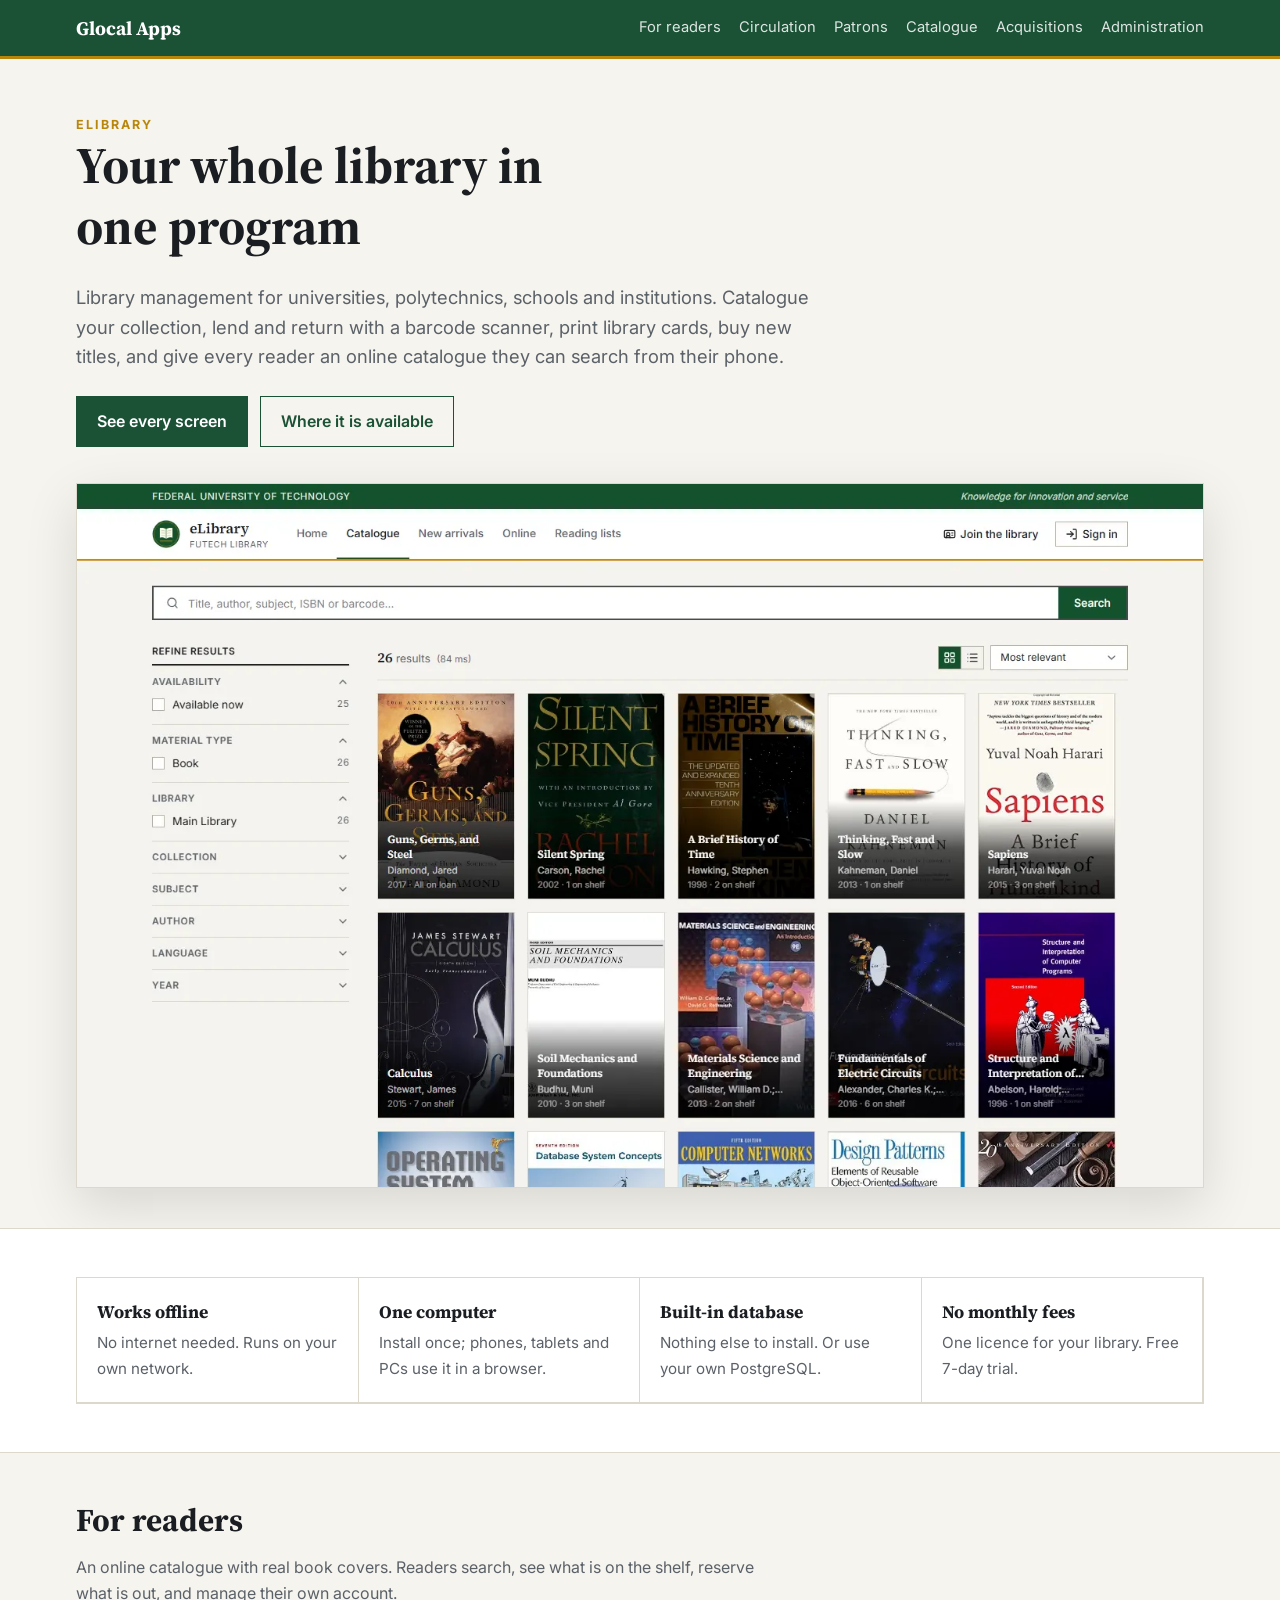
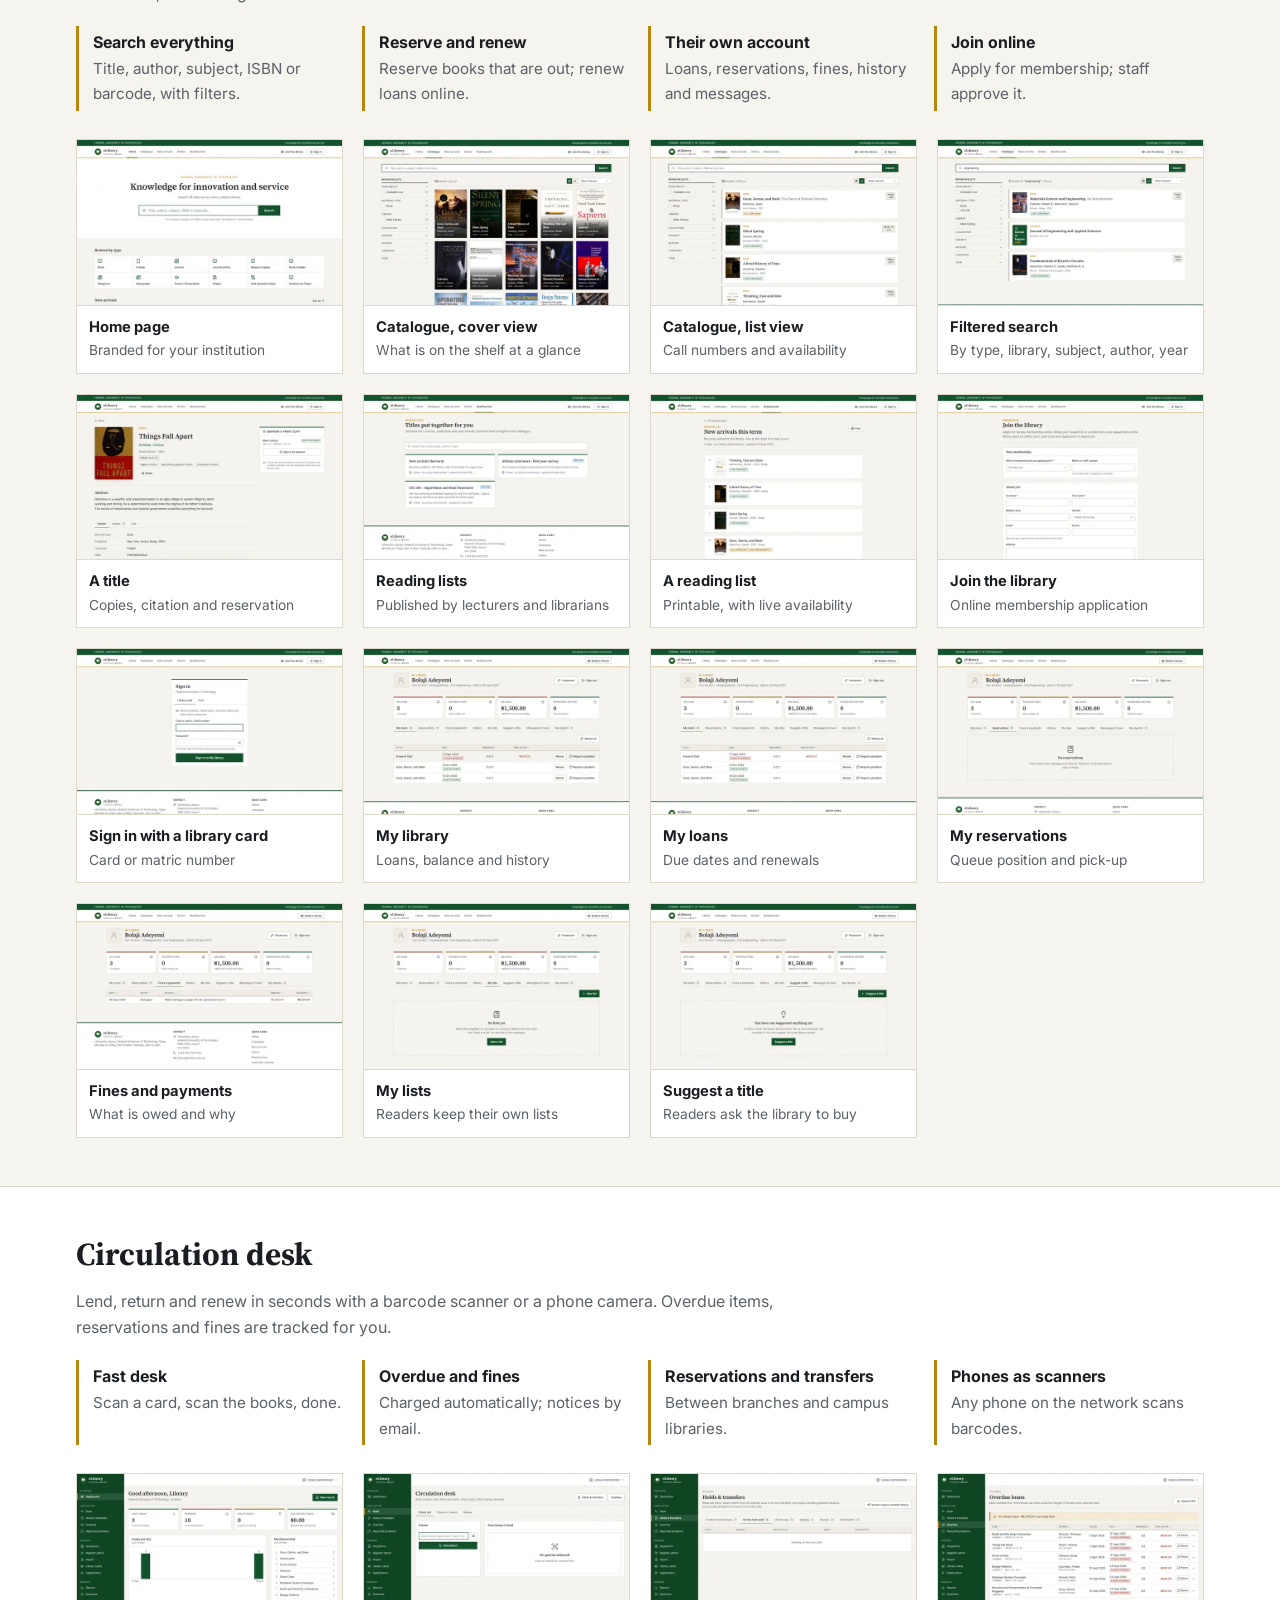
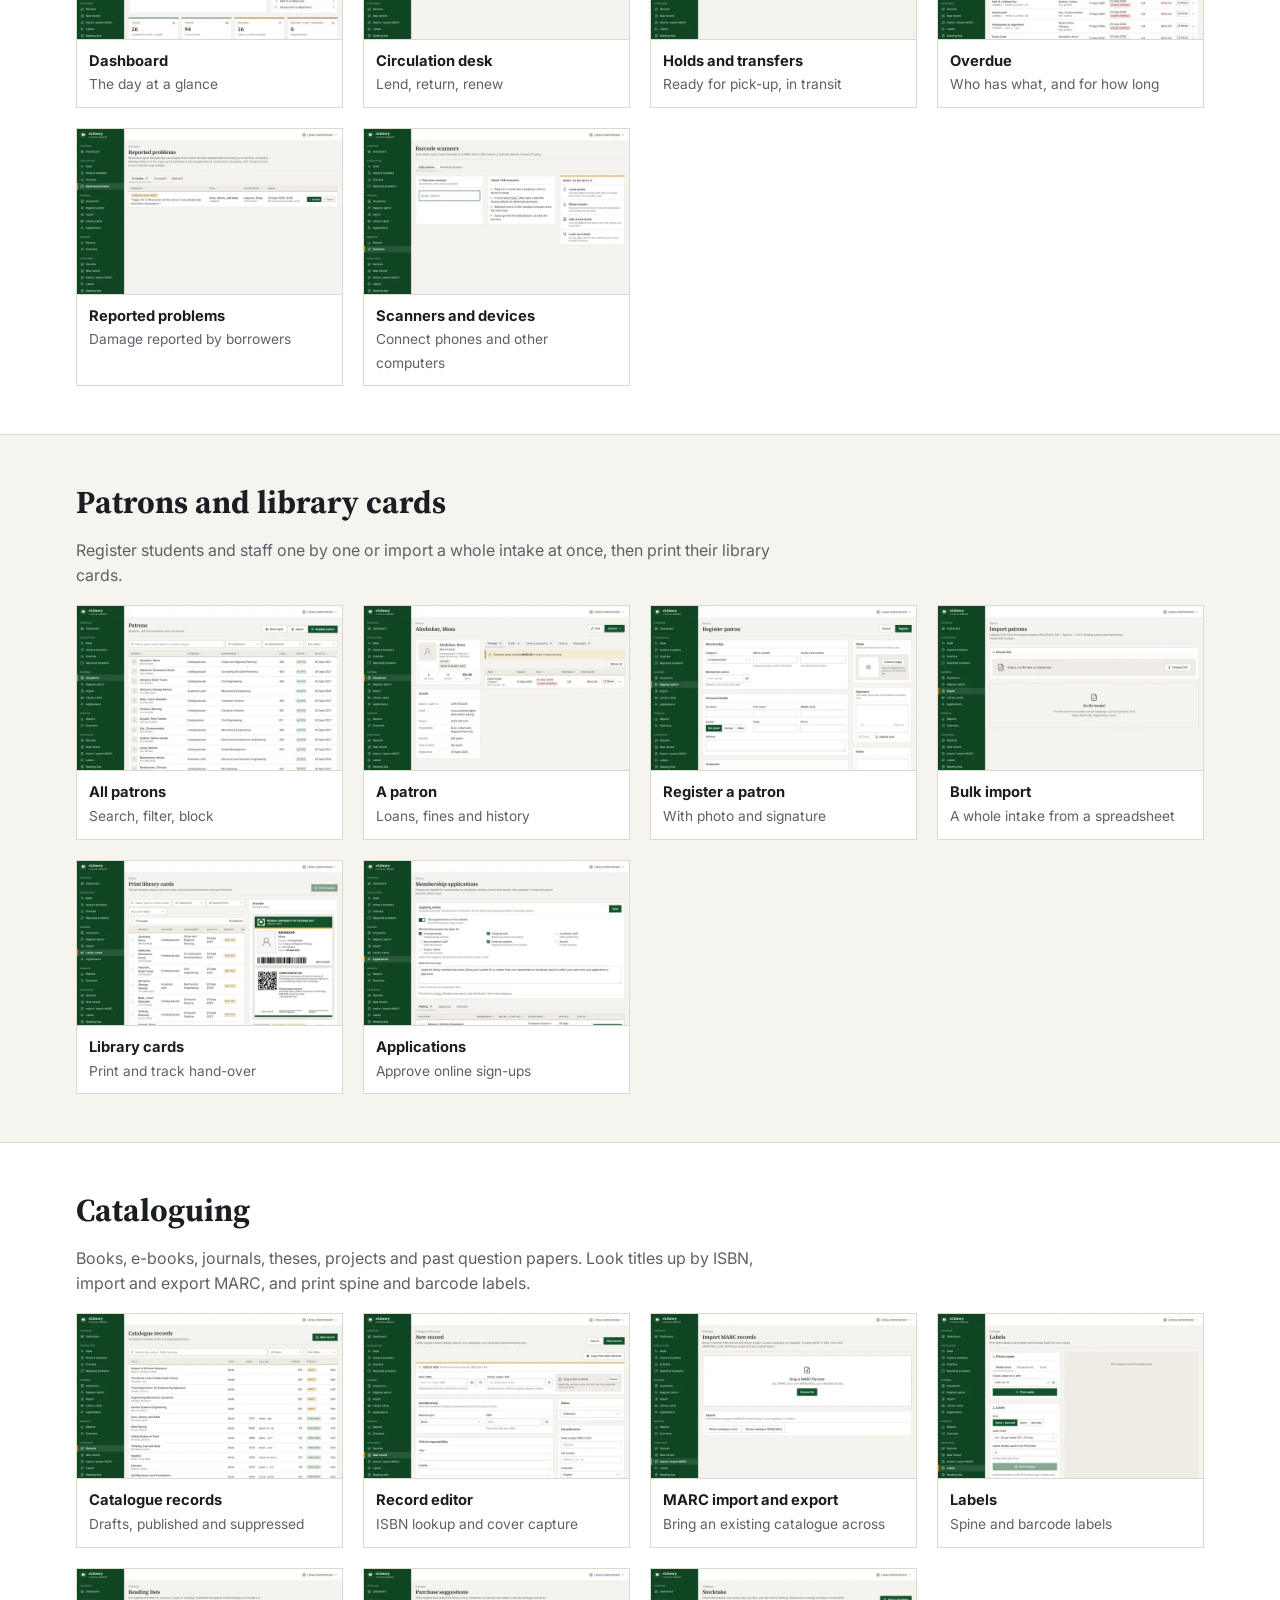
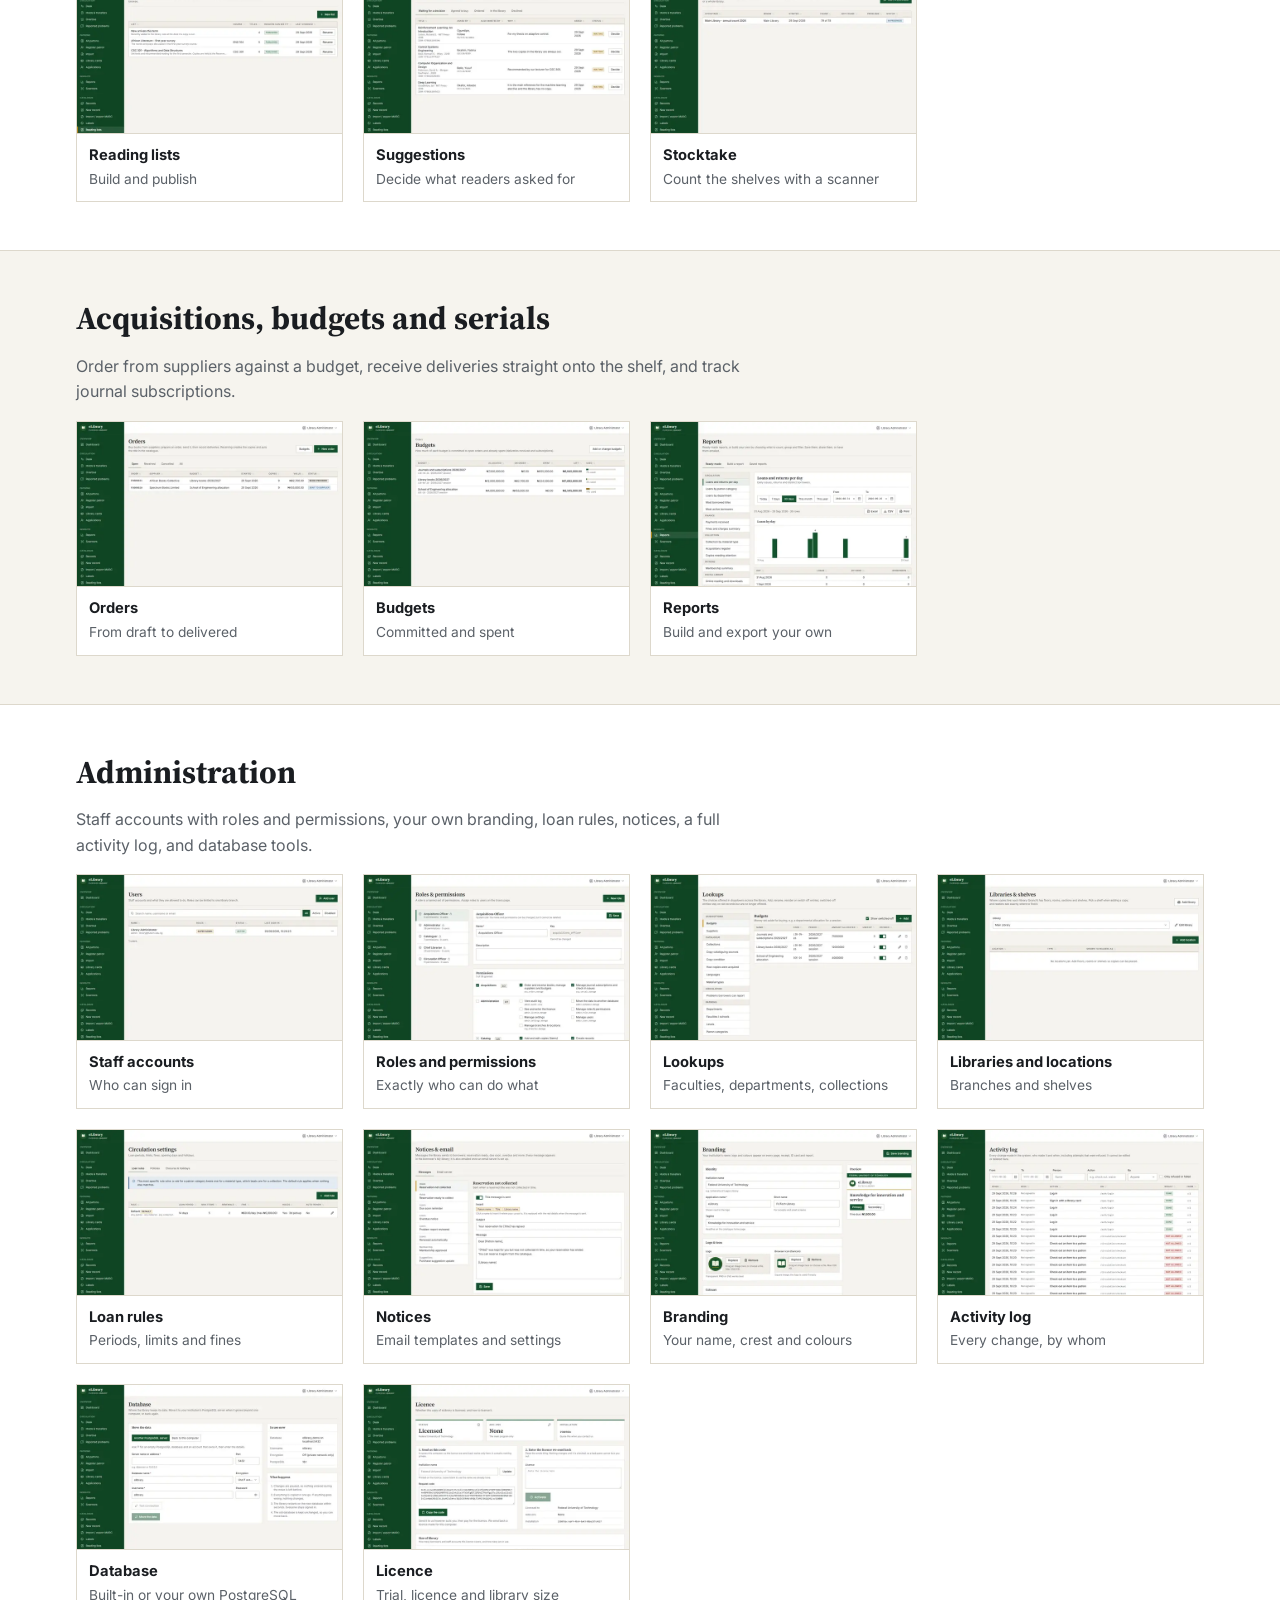
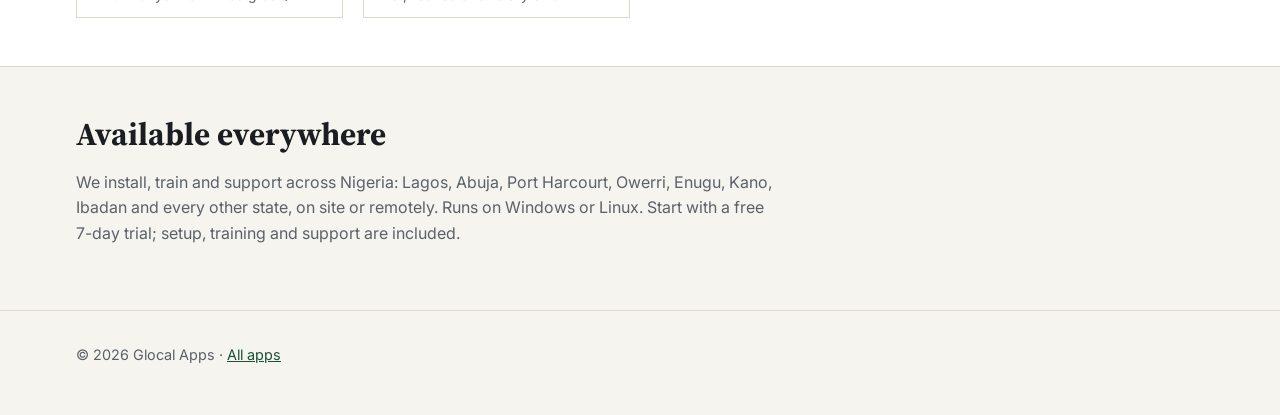
==== commit 5e3c82bf: "Web versions of the screenshots: the page opens with about 0.1 MB instead of 8.7 MB Co-Authored-By: " ====
--- a/elibrary/index.html
+++ b/elibrary/index.html
@@ -7,7 +7,9 @@
   <meta name="description" content="Library management software for universities, polytechnics and schools. Catalogue, circulation, library cards, acquisitions and an online catalogue. Works offline. Available across Nigeria.">
   <meta property="og:title" content="eLibrary: library management that works offline">
   <meta property="og:description" content="Catalogue, circulation, library cards, acquisitions and an online catalogue for readers. Available across Nigeria.">
-  <meta property="og:image" content="screens/01-home.png">
+  <meta property="og:image" content="https://phestplus.github.io/glocal-apps/elibrary/screens/og/01-home.jpg">
+  <meta property="og:image:width" content="1200">
+  <meta property="og:image:height" content="630">
   <link rel="preconnect" href="https://fonts.googleapis.com">
   <link href="https://fonts.googleapis.com/css2?family=Inter:wght@400;600;700&family=Source+Serif+4:wght@600;700&display=swap" rel="stylesheet">
   <link rel="stylesheet" href="../assets/site.css">
@@ -41,7 +43,7 @@
           <a class="btn" href="#readers">See every screen</a>
           <a class="btn ghost" href="#available">Where it is available</a>
         </div>
-        <img class="hero-shot" src="screens/02-search-grid.png" alt="The eLibrary catalogue showing books with their covers" width="1440" height="1844">
+        <img class="hero-shot" src="screens/top/02-search-grid.webp" srcset="screens/top-720/02-search-grid.webp 720w, screens/top/02-search-grid.webp 1440w" sizes="(max-width: 1160px) 100vw, 1128px" alt="The eLibrary catalogue showing books with their covers" width="1440" height="900" fetchpriority="high">
       </div>
     </section>
 
@@ -67,21 +69,21 @@
           <li><b>Join online</b><span>Apply for membership; staff approve it.</span></li>
         </ul>
         <div class="shots">
-          <figure class="shot" tabindex="0"><div class="frame"><img loading="lazy" src="screens/01-home.png" alt=""></div><figcaption><b>Home page</b><span>Branded for your institution</span></figcaption></figure>
-          <figure class="shot" tabindex="0"><div class="frame"><img loading="lazy" src="screens/02-search-grid.png" alt=""></div><figcaption><b>Catalogue, cover view</b><span>What is on the shelf at a glance</span></figcaption></figure>
-          <figure class="shot" tabindex="0"><div class="frame"><img loading="lazy" src="screens/03-search-list.png" alt=""></div><figcaption><b>Catalogue, list view</b><span>Call numbers and availability</span></figcaption></figure>
-          <figure class="shot" tabindex="0"><div class="frame"><img loading="lazy" src="screens/04-search-filtered.png" alt=""></div><figcaption><b>Filtered search</b><span>By type, library, subject, author, year</span></figcaption></figure>
-          <figure class="shot" tabindex="0"><div class="frame"><img loading="lazy" src="screens/05-record.png" alt=""></div><figcaption><b>A title</b><span>Copies, citation and reservation</span></figcaption></figure>
-          <figure class="shot" tabindex="0"><div class="frame"><img loading="lazy" src="screens/06-reading-lists.png" alt=""></div><figcaption><b>Reading lists</b><span>Published by lecturers and librarians</span></figcaption></figure>
-          <figure class="shot" tabindex="0"><div class="frame"><img loading="lazy" src="screens/07-reading-list.png" alt=""></div><figcaption><b>A reading list</b><span>Printable, with live availability</span></figcaption></figure>
-          <figure class="shot" tabindex="0"><div class="frame"><img loading="lazy" src="screens/08-join.png" alt=""></div><figcaption><b>Join the library</b><span>Online membership application</span></figcaption></figure>
-          <figure class="shot" tabindex="0"><div class="frame"><img loading="lazy" src="screens/09-login-card.png" alt=""></div><figcaption><b>Sign in with a library card</b><span>Card or matric number</span></figcaption></figure>
-          <figure class="shot" tabindex="0"><div class="frame"><img loading="lazy" src="screens/11-my-library.png" alt=""></div><figcaption><b>My library</b><span>Loans, balance and history</span></figcaption></figure>
-          <figure class="shot" tabindex="0"><div class="frame"><img loading="lazy" src="screens/12-my-loans.png" alt=""></div><figcaption><b>My loans</b><span>Due dates and renewals</span></figcaption></figure>
-          <figure class="shot" tabindex="0"><div class="frame"><img loading="lazy" src="screens/13-my-reservations.png" alt=""></div><figcaption><b>My reservations</b><span>Queue position and pick-up</span></figcaption></figure>
-          <figure class="shot" tabindex="0"><div class="frame"><img loading="lazy" src="screens/14-my-fines.png" alt=""></div><figcaption><b>Fines and payments</b><span>What is owed and why</span></figcaption></figure>
-          <figure class="shot" tabindex="0"><div class="frame"><img loading="lazy" src="screens/15-my-lists.png" alt=""></div><figcaption><b>My lists</b><span>Readers keep their own lists</span></figcaption></figure>
-          <figure class="shot" tabindex="0"><div class="frame"><img loading="lazy" src="screens/16-my-suggestions.png" alt=""></div><figcaption><b>Suggest a title</b><span>Readers ask the library to buy</span></figcaption></figure>
+          <figure class="shot" tabindex="0"><div class="frame"><img loading="lazy" decoding="async" src="screens/thumb/01-home.webp" data-full="screens/full/01-home.webp" width="640" height="400" alt=""></div><figcaption><b>Home page</b><span>Branded for your institution</span></figcaption></figure>
+          <figure class="shot" tabindex="0"><div class="frame"><img loading="lazy" decoding="async" src="screens/thumb/02-search-grid.webp" data-full="screens/full/02-search-grid.webp" width="640" height="400" alt=""></div><figcaption><b>Catalogue, cover view</b><span>What is on the shelf at a glance</span></figcaption></figure>
+          <figure class="shot" tabindex="0"><div class="frame"><img loading="lazy" decoding="async" src="screens/thumb/03-search-list.webp" data-full="screens/full/03-search-list.webp" width="640" height="400" alt=""></div><figcaption><b>Catalogue, list view</b><span>Call numbers and availability</span></figcaption></figure>
+          <figure class="shot" tabindex="0"><div class="frame"><img loading="lazy" decoding="async" src="screens/thumb/04-search-filtered.webp" data-full="screens/full/04-search-filtered.webp" width="640" height="400" alt=""></div><figcaption><b>Filtered search</b><span>By type, library, subject, author, year</span></figcaption></figure>
+          <figure class="shot" tabindex="0"><div class="frame"><img loading="lazy" decoding="async" src="screens/thumb/05-record.webp" data-full="screens/full/05-record.webp" width="640" height="400" alt=""></div><figcaption><b>A title</b><span>Copies, citation and reservation</span></figcaption></figure>
+          <figure class="shot" tabindex="0"><div class="frame"><img loading="lazy" decoding="async" src="screens/thumb/06-reading-lists.webp" data-full="screens/full/06-reading-lists.webp" width="640" height="400" alt=""></div><figcaption><b>Reading lists</b><span>Published by lecturers and librarians</span></figcaption></figure>
+          <figure class="shot" tabindex="0"><div class="frame"><img loading="lazy" decoding="async" src="screens/thumb/07-reading-list.webp" data-full="screens/full/07-reading-list.webp" width="640" height="400" alt=""></div><figcaption><b>A reading list</b><span>Printable, with live availability</span></figcaption></figure>
+          <figure class="shot" tabindex="0"><div class="frame"><img loading="lazy" decoding="async" src="screens/thumb/08-join.webp" data-full="screens/full/08-join.webp" width="640" height="400" alt=""></div><figcaption><b>Join the library</b><span>Online membership application</span></figcaption></figure>
+          <figure class="shot" tabindex="0"><div class="frame"><img loading="lazy" decoding="async" src="screens/thumb/09-login-card.webp" data-full="screens/full/09-login-card.webp" width="640" height="400" alt=""></div><figcaption><b>Sign in with a library card</b><span>Card or matric number</span></figcaption></figure>
+          <figure class="shot" tabindex="0"><div class="frame"><img loading="lazy" decoding="async" src="screens/thumb/11-my-library.webp" data-full="screens/full/11-my-library.webp" width="640" height="400" alt=""></div><figcaption><b>My library</b><span>Loans, balance and history</span></figcaption></figure>
+          <figure class="shot" tabindex="0"><div class="frame"><img loading="lazy" decoding="async" src="screens/thumb/12-my-loans.webp" data-full="screens/full/12-my-loans.webp" width="640" height="400" alt=""></div><figcaption><b>My loans</b><span>Due dates and renewals</span></figcaption></figure>
+          <figure class="shot" tabindex="0"><div class="frame"><img loading="lazy" decoding="async" src="screens/thumb/13-my-reservations.webp" data-full="screens/full/13-my-reservations.webp" width="640" height="400" alt=""></div><figcaption><b>My reservations</b><span>Queue position and pick-up</span></figcaption></figure>
+          <figure class="shot" tabindex="0"><div class="frame"><img loading="lazy" decoding="async" src="screens/thumb/14-my-fines.webp" data-full="screens/full/14-my-fines.webp" width="640" height="400" alt=""></div><figcaption><b>Fines and payments</b><span>What is owed and why</span></figcaption></figure>
+          <figure class="shot" tabindex="0"><div class="frame"><img loading="lazy" decoding="async" src="screens/thumb/15-my-lists.webp" data-full="screens/full/15-my-lists.webp" width="640" height="400" alt=""></div><figcaption><b>My lists</b><span>Readers keep their own lists</span></figcaption></figure>
+          <figure class="shot" tabindex="0"><div class="frame"><img loading="lazy" decoding="async" src="screens/thumb/16-my-suggestions.webp" data-full="screens/full/16-my-suggestions.webp" width="640" height="400" alt=""></div><figcaption><b>Suggest a title</b><span>Readers ask the library to buy</span></figcaption></figure>
         </div>
       </div>
     </section>
@@ -97,12 +99,12 @@
           <li><b>Phones as scanners</b><span>Any phone on the network scans barcodes.</span></li>
         </ul>
         <div class="shots">
-          <figure class="shot" tabindex="0"><div class="frame"><img loading="lazy" src="screens/20-dashboard.png" alt=""></div><figcaption><b>Dashboard</b><span>The day at a glance</span></figcaption></figure>
-          <figure class="shot" tabindex="0"><div class="frame"><img loading="lazy" src="screens/21-circulation-desk.png" alt=""></div><figcaption><b>Circulation desk</b><span>Lend, return, renew</span></figcaption></figure>
-          <figure class="shot" tabindex="0"><div class="frame"><img loading="lazy" src="screens/22-holds-transfers.png" alt=""></div><figcaption><b>Holds and transfers</b><span>Ready for pick-up, in transit</span></figcaption></figure>
-          <figure class="shot" tabindex="0"><div class="frame"><img loading="lazy" src="screens/23-overdue.png" alt=""></div><figcaption><b>Overdue</b><span>Who has what, and for how long</span></figcaption></figure>
-          <figure class="shot" tabindex="0"><div class="frame"><img loading="lazy" src="screens/24-reported-problems.png" alt=""></div><figcaption><b>Reported problems</b><span>Damage reported by borrowers</span></figcaption></figure>
-          <figure class="shot" tabindex="0"><div class="frame"><img loading="lazy" src="screens/41-scanners.png" alt=""></div><figcaption><b>Scanners and devices</b><span>Connect phones and other computers</span></figcaption></figure>
+          <figure class="shot" tabindex="0"><div class="frame"><img loading="lazy" decoding="async" src="screens/thumb/20-dashboard.webp" data-full="screens/full/20-dashboard.webp" width="640" height="400" alt=""></div><figcaption><b>Dashboard</b><span>The day at a glance</span></figcaption></figure>
+          <figure class="shot" tabindex="0"><div class="frame"><img loading="lazy" decoding="async" src="screens/thumb/21-circulation-desk.webp" data-full="screens/full/21-circulation-desk.webp" width="640" height="400" alt=""></div><figcaption><b>Circulation desk</b><span>Lend, return, renew</span></figcaption></figure>
+          <figure class="shot" tabindex="0"><div class="frame"><img loading="lazy" decoding="async" src="screens/thumb/22-holds-transfers.webp" data-full="screens/full/22-holds-transfers.webp" width="640" height="400" alt=""></div><figcaption><b>Holds and transfers</b><span>Ready for pick-up, in transit</span></figcaption></figure>
+          <figure class="shot" tabindex="0"><div class="frame"><img loading="lazy" decoding="async" src="screens/thumb/23-overdue.webp" data-full="screens/full/23-overdue.webp" width="640" height="400" alt=""></div><figcaption><b>Overdue</b><span>Who has what, and for how long</span></figcaption></figure>
+          <figure class="shot" tabindex="0"><div class="frame"><img loading="lazy" decoding="async" src="screens/thumb/24-reported-problems.webp" data-full="screens/full/24-reported-problems.webp" width="640" height="400" alt=""></div><figcaption><b>Reported problems</b><span>Damage reported by borrowers</span></figcaption></figure>
+          <figure class="shot" tabindex="0"><div class="frame"><img loading="lazy" decoding="async" src="screens/thumb/41-scanners.webp" data-full="screens/full/41-scanners.webp" width="640" height="400" alt=""></div><figcaption><b>Scanners and devices</b><span>Connect phones and other computers</span></figcaption></figure>
         </div>
       </div>
     </section>
@@ -112,12 +114,12 @@
         <h2>Patrons and library cards</h2>
         <p class="intro">Register students and staff one by one or import a whole intake at once, then print their library cards.</p>
         <div class="shots">
-          <figure class="shot" tabindex="0"><div class="frame"><img loading="lazy" src="screens/25-patrons.png" alt=""></div><figcaption><b>All patrons</b><span>Search, filter, block</span></figcaption></figure>
-          <figure class="shot" tabindex="0"><div class="frame"><img loading="lazy" src="screens/25b-patron-view.png" alt=""></div><figcaption><b>A patron</b><span>Loans, fines and history</span></figcaption></figure>
-          <figure class="shot" tabindex="0"><div class="frame"><img loading="lazy" src="screens/26-patron-new.png" alt=""></div><figcaption><b>Register a patron</b><span>With photo and signature</span></figcaption></figure>
-          <figure class="shot" tabindex="0"><div class="frame"><img loading="lazy" src="screens/27-patron-import.png" alt=""></div><figcaption><b>Bulk import</b><span>A whole intake from a spreadsheet</span></figcaption></figure>
-          <figure class="shot" tabindex="0"><div class="frame"><img loading="lazy" src="screens/28-library-cards.png" alt=""></div><figcaption><b>Library cards</b><span>Print and track hand-over</span></figcaption></figure>
-          <figure class="shot" tabindex="0"><div class="frame"><img loading="lazy" src="screens/29-applications.png" alt=""></div><figcaption><b>Applications</b><span>Approve online sign-ups</span></figcaption></figure>
+          <figure class="shot" tabindex="0"><div class="frame"><img loading="lazy" decoding="async" src="screens/thumb/25-patrons.webp" data-full="screens/full/25-patrons.webp" width="640" height="400" alt=""></div><figcaption><b>All patrons</b><span>Search, filter, block</span></figcaption></figure>
+          <figure class="shot" tabindex="0"><div class="frame"><img loading="lazy" decoding="async" src="screens/thumb/25b-patron-view.webp" data-full="screens/full/25b-patron-view.webp" width="640" height="400" alt=""></div><figcaption><b>A patron</b><span>Loans, fines and history</span></figcaption></figure>
+          <figure class="shot" tabindex="0"><div class="frame"><img loading="lazy" decoding="async" src="screens/thumb/26-patron-new.webp" data-full="screens/full/26-patron-new.webp" width="640" height="400" alt=""></div><figcaption><b>Register a patron</b><span>With photo and signature</span></figcaption></figure>
+          <figure class="shot" tabindex="0"><div class="frame"><img loading="lazy" decoding="async" src="screens/thumb/27-patron-import.webp" data-full="screens/full/27-patron-import.webp" width="640" height="400" alt=""></div><figcaption><b>Bulk import</b><span>A whole intake from a spreadsheet</span></figcaption></figure>
+          <figure class="shot" tabindex="0"><div class="frame"><img loading="lazy" decoding="async" src="screens/thumb/28-library-cards.webp" data-full="screens/full/28-library-cards.webp" width="640" height="400" alt=""></div><figcaption><b>Library cards</b><span>Print and track hand-over</span></figcaption></figure>
+          <figure class="shot" tabindex="0"><div class="frame"><img loading="lazy" decoding="async" src="screens/thumb/29-applications.webp" data-full="screens/full/29-applications.webp" width="640" height="400" alt=""></div><figcaption><b>Applications</b><span>Approve online sign-ups</span></figcaption></figure>
         </div>
       </div>
     </section>
@@ -127,13 +129,13 @@
         <h2>Cataloguing</h2>
         <p class="intro">Books, e-books, journals, theses, projects and past question papers. Look titles up by ISBN, import and export MARC, and print spine and barcode labels.</p>
         <div class="shots">
-          <figure class="shot" tabindex="0"><div class="frame"><img loading="lazy" src="screens/30-catalogue.png" alt=""></div><figcaption><b>Catalogue records</b><span>Drafts, published and suppressed</span></figcaption></figure>
-          <figure class="shot" tabindex="0"><div class="frame"><img loading="lazy" src="screens/31-record-editor.png" alt=""></div><figcaption><b>Record editor</b><span>ISBN lookup and cover capture</span></figcaption></figure>
-          <figure class="shot" tabindex="0"><div class="frame"><img loading="lazy" src="screens/32-marc-import.png" alt=""></div><figcaption><b>MARC import and export</b><span>Bring an existing catalogue across</span></figcaption></figure>
-          <figure class="shot" tabindex="0"><div class="frame"><img loading="lazy" src="screens/33-labels.png" alt=""></div><figcaption><b>Labels</b><span>Spine and barcode labels</span></figcaption></figure>
-          <figure class="shot" tabindex="0"><div class="frame"><img loading="lazy" src="screens/34-reading-lists.png" alt=""></div><figcaption><b>Reading lists</b><span>Build and publish</span></figcaption></figure>
-          <figure class="shot" tabindex="0"><div class="frame"><img loading="lazy" src="screens/35-suggestions.png" alt=""></div><figcaption><b>Suggestions</b><span>Decide what readers asked for</span></figcaption></figure>
-          <figure class="shot" tabindex="0"><div class="frame"><img loading="lazy" src="screens/36-stocktake.png" alt=""></div><figcaption><b>Stocktake</b><span>Count the shelves with a scanner</span></figcaption></figure>
+          <figure class="shot" tabindex="0"><div class="frame"><img loading="lazy" decoding="async" src="screens/thumb/30-catalogue.webp" data-full="screens/full/30-catalogue.webp" width="640" height="400" alt=""></div><figcaption><b>Catalogue records</b><span>Drafts, published and suppressed</span></figcaption></figure>
+          <figure class="shot" tabindex="0"><div class="frame"><img loading="lazy" decoding="async" src="screens/thumb/31-record-editor.webp" data-full="screens/full/31-record-editor.webp" width="640" height="400" alt=""></div><figcaption><b>Record editor</b><span>ISBN lookup and cover capture</span></figcaption></figure>
+          <figure class="shot" tabindex="0"><div class="frame"><img loading="lazy" decoding="async" src="screens/thumb/32-marc-import.webp" data-full="screens/full/32-marc-import.webp" width="640" height="400" alt=""></div><figcaption><b>MARC import and export</b><span>Bring an existing catalogue across</span></figcaption></figure>
+          <figure class="shot" tabindex="0"><div class="frame"><img loading="lazy" decoding="async" src="screens/thumb/33-labels.webp" data-full="screens/full/33-labels.webp" width="640" height="400" alt=""></div><figcaption><b>Labels</b><span>Spine and barcode labels</span></figcaption></figure>
+          <figure class="shot" tabindex="0"><div class="frame"><img loading="lazy" decoding="async" src="screens/thumb/34-reading-lists.webp" data-full="screens/full/34-reading-lists.webp" width="640" height="400" alt=""></div><figcaption><b>Reading lists</b><span>Build and publish</span></figcaption></figure>
+          <figure class="shot" tabindex="0"><div class="frame"><img loading="lazy" decoding="async" src="screens/thumb/35-suggestions.webp" data-full="screens/full/35-suggestions.webp" width="640" height="400" alt=""></div><figcaption><b>Suggestions</b><span>Decide what readers asked for</span></figcaption></figure>
+          <figure class="shot" tabindex="0"><div class="frame"><img loading="lazy" decoding="async" src="screens/thumb/36-stocktake.webp" data-full="screens/full/36-stocktake.webp" width="640" height="400" alt=""></div><figcaption><b>Stocktake</b><span>Count the shelves with a scanner</span></figcaption></figure>
         </div>
       </div>
     </section>
@@ -143,9 +145,9 @@
         <h2>Acquisitions, budgets and serials</h2>
         <p class="intro">Order from suppliers against a budget, receive deliveries straight onto the shelf, and track journal subscriptions.</p>
         <div class="shots">
-          <figure class="shot" tabindex="0"><div class="frame"><img loading="lazy" src="screens/37-acquisitions.png" alt=""></div><figcaption><b>Orders</b><span>From draft to delivered</span></figcaption></figure>
-          <figure class="shot" tabindex="0"><div class="frame"><img loading="lazy" src="screens/38-budgets.png" alt=""></div><figcaption><b>Budgets</b><span>Committed and spent</span></figcaption></figure>
-          <figure class="shot" tabindex="0"><div class="frame"><img loading="lazy" src="screens/40-reports.png" alt=""></div><figcaption><b>Reports</b><span>Build and export your own</span></figcaption></figure>
+          <figure class="shot" tabindex="0"><div class="frame"><img loading="lazy" decoding="async" src="screens/thumb/37-acquisitions.webp" data-full="screens/full/37-acquisitions.webp" width="640" height="400" alt=""></div><figcaption><b>Orders</b><span>From draft to delivered</span></figcaption></figure>
+          <figure class="shot" tabindex="0"><div class="frame"><img loading="lazy" decoding="async" src="screens/thumb/38-budgets.webp" data-full="screens/full/38-budgets.webp" width="640" height="400" alt=""></div><figcaption><b>Budgets</b><span>Committed and spent</span></figcaption></figure>
+          <figure class="shot" tabindex="0"><div class="frame"><img loading="lazy" decoding="async" src="screens/thumb/40-reports.webp" data-full="screens/full/40-reports.webp" width="640" height="400" alt=""></div><figcaption><b>Reports</b><span>Build and export your own</span></figcaption></figure>
         </div>
       </div>
     </section>
@@ -155,16 +157,16 @@
         <h2>Administration</h2>
         <p class="intro">Staff accounts with roles and permissions, your own branding, loan rules, notices, a full activity log, and database tools.</p>
         <div class="shots">
-          <figure class="shot" tabindex="0"><div class="frame"><img loading="lazy" src="screens/50-admin-users.png" alt=""></div><figcaption><b>Staff accounts</b><span>Who can sign in</span></figcaption></figure>
-          <figure class="shot" tabindex="0"><div class="frame"><img loading="lazy" src="screens/51-admin-roles.png" alt=""></div><figcaption><b>Roles and permissions</b><span>Exactly who can do what</span></figcaption></figure>
-          <figure class="shot" tabindex="0"><div class="frame"><img loading="lazy" src="screens/52-admin-lookups.png" alt=""></div><figcaption><b>Lookups</b><span>Faculties, departments, collections</span></figcaption></figure>
-          <figure class="shot" tabindex="0"><div class="frame"><img loading="lazy" src="screens/53-admin-locations.png" alt=""></div><figcaption><b>Libraries and locations</b><span>Branches and shelves</span></figcaption></figure>
-          <figure class="shot" tabindex="0"><div class="frame"><img loading="lazy" src="screens/54-admin-circulation.png" alt=""></div><figcaption><b>Loan rules</b><span>Periods, limits and fines</span></figcaption></figure>
-          <figure class="shot" tabindex="0"><div class="frame"><img loading="lazy" src="screens/55-admin-notices.png" alt=""></div><figcaption><b>Notices</b><span>Email templates and settings</span></figcaption></figure>
-          <figure class="shot" tabindex="0"><div class="frame"><img loading="lazy" src="screens/56-admin-branding.png" alt=""></div><figcaption><b>Branding</b><span>Your name, crest and colours</span></figcaption></figure>
-          <figure class="shot" tabindex="0"><div class="frame"><img loading="lazy" src="screens/57-admin-activity.png" alt=""></div><figcaption><b>Activity log</b><span>Every change, by whom</span></figcaption></figure>
-          <figure class="shot" tabindex="0"><div class="frame"><img loading="lazy" src="screens/58-admin-database.png" alt=""></div><figcaption><b>Database</b><span>Built-in or your own PostgreSQL</span></figcaption></figure>
-          <figure class="shot" tabindex="0"><div class="frame"><img loading="lazy" src="screens/59-admin-license.png" alt=""></div><figcaption><b>Licence</b><span>Trial, licence and library size</span></figcaption></figure>
+          <figure class="shot" tabindex="0"><div class="frame"><img loading="lazy" decoding="async" src="screens/thumb/50-admin-users.webp" data-full="screens/full/50-admin-users.webp" width="640" height="400" alt=""></div><figcaption><b>Staff accounts</b><span>Who can sign in</span></figcaption></figure>
+          <figure class="shot" tabindex="0"><div class="frame"><img loading="lazy" decoding="async" src="screens/thumb/51-admin-roles.webp" data-full="screens/full/51-admin-roles.webp" width="640" height="400" alt=""></div><figcaption><b>Roles and permissions</b><span>Exactly who can do what</span></figcaption></figure>
+          <figure class="shot" tabindex="0"><div class="frame"><img loading="lazy" decoding="async" src="screens/thumb/52-admin-lookups.webp" data-full="screens/full/52-admin-lookups.webp" width="640" height="400" alt=""></div><figcaption><b>Lookups</b><span>Faculties, departments, collections</span></figcaption></figure>
+          <figure class="shot" tabindex="0"><div class="frame"><img loading="lazy" decoding="async" src="screens/thumb/53-admin-locations.webp" data-full="screens/full/53-admin-locations.webp" width="640" height="400" alt=""></div><figcaption><b>Libraries and locations</b><span>Branches and shelves</span></figcaption></figure>
+          <figure class="shot" tabindex="0"><div class="frame"><img loading="lazy" decoding="async" src="screens/thumb/54-admin-circulation.webp" data-full="screens/full/54-admin-circulation.webp" width="640" height="400" alt=""></div><figcaption><b>Loan rules</b><span>Periods, limits and fines</span></figcaption></figure>
+          <figure class="shot" tabindex="0"><div class="frame"><img loading="lazy" decoding="async" src="screens/thumb/55-admin-notices.webp" data-full="screens/full/55-admin-notices.webp" width="640" height="400" alt=""></div><figcaption><b>Notices</b><span>Email templates and settings</span></figcaption></figure>
+          <figure class="shot" tabindex="0"><div class="frame"><img loading="lazy" decoding="async" src="screens/thumb/56-admin-branding.webp" data-full="screens/full/56-admin-branding.webp" width="640" height="400" alt=""></div><figcaption><b>Branding</b><span>Your name, crest and colours</span></figcaption></figure>
+          <figure class="shot" tabindex="0"><div class="frame"><img loading="lazy" decoding="async" src="screens/thumb/57-admin-activity.webp" data-full="screens/full/57-admin-activity.webp" width="640" height="400" alt=""></div><figcaption><b>Activity log</b><span>Every change, by whom</span></figcaption></figure>
+          <figure class="shot" tabindex="0"><div class="frame"><img loading="lazy" decoding="async" src="screens/thumb/58-admin-database.webp" data-full="screens/full/58-admin-database.webp" width="640" height="400" alt=""></div><figcaption><b>Database</b><span>Built-in or your own PostgreSQL</span></figcaption></figure>
+          <figure class="shot" tabindex="0"><div class="frame"><img loading="lazy" decoding="async" src="screens/thumb/59-admin-license.webp" data-full="screens/full/59-admin-license.webp" width="640" height="400" alt=""></div><figcaption><b>Licence</b><span>Trial, licence and library size</span></figcaption></figure>
         </div>
       </div>
     </section>
@@ -193,7 +195,8 @@
     // Click (or Enter) on a screenshot to see it full size.
     const lb = document.getElementById("lb");
     const open = (fig) => {
-      document.getElementById("lb-img").src = fig.querySelector("img").src;
+      const img = fig.querySelector("img");
+      document.getElementById("lb-img").src = img.dataset.full || img.src;
       document.getElementById("lb-title").textContent = fig.querySelector("figcaption b").textContent;
       lb.showModal();
     };
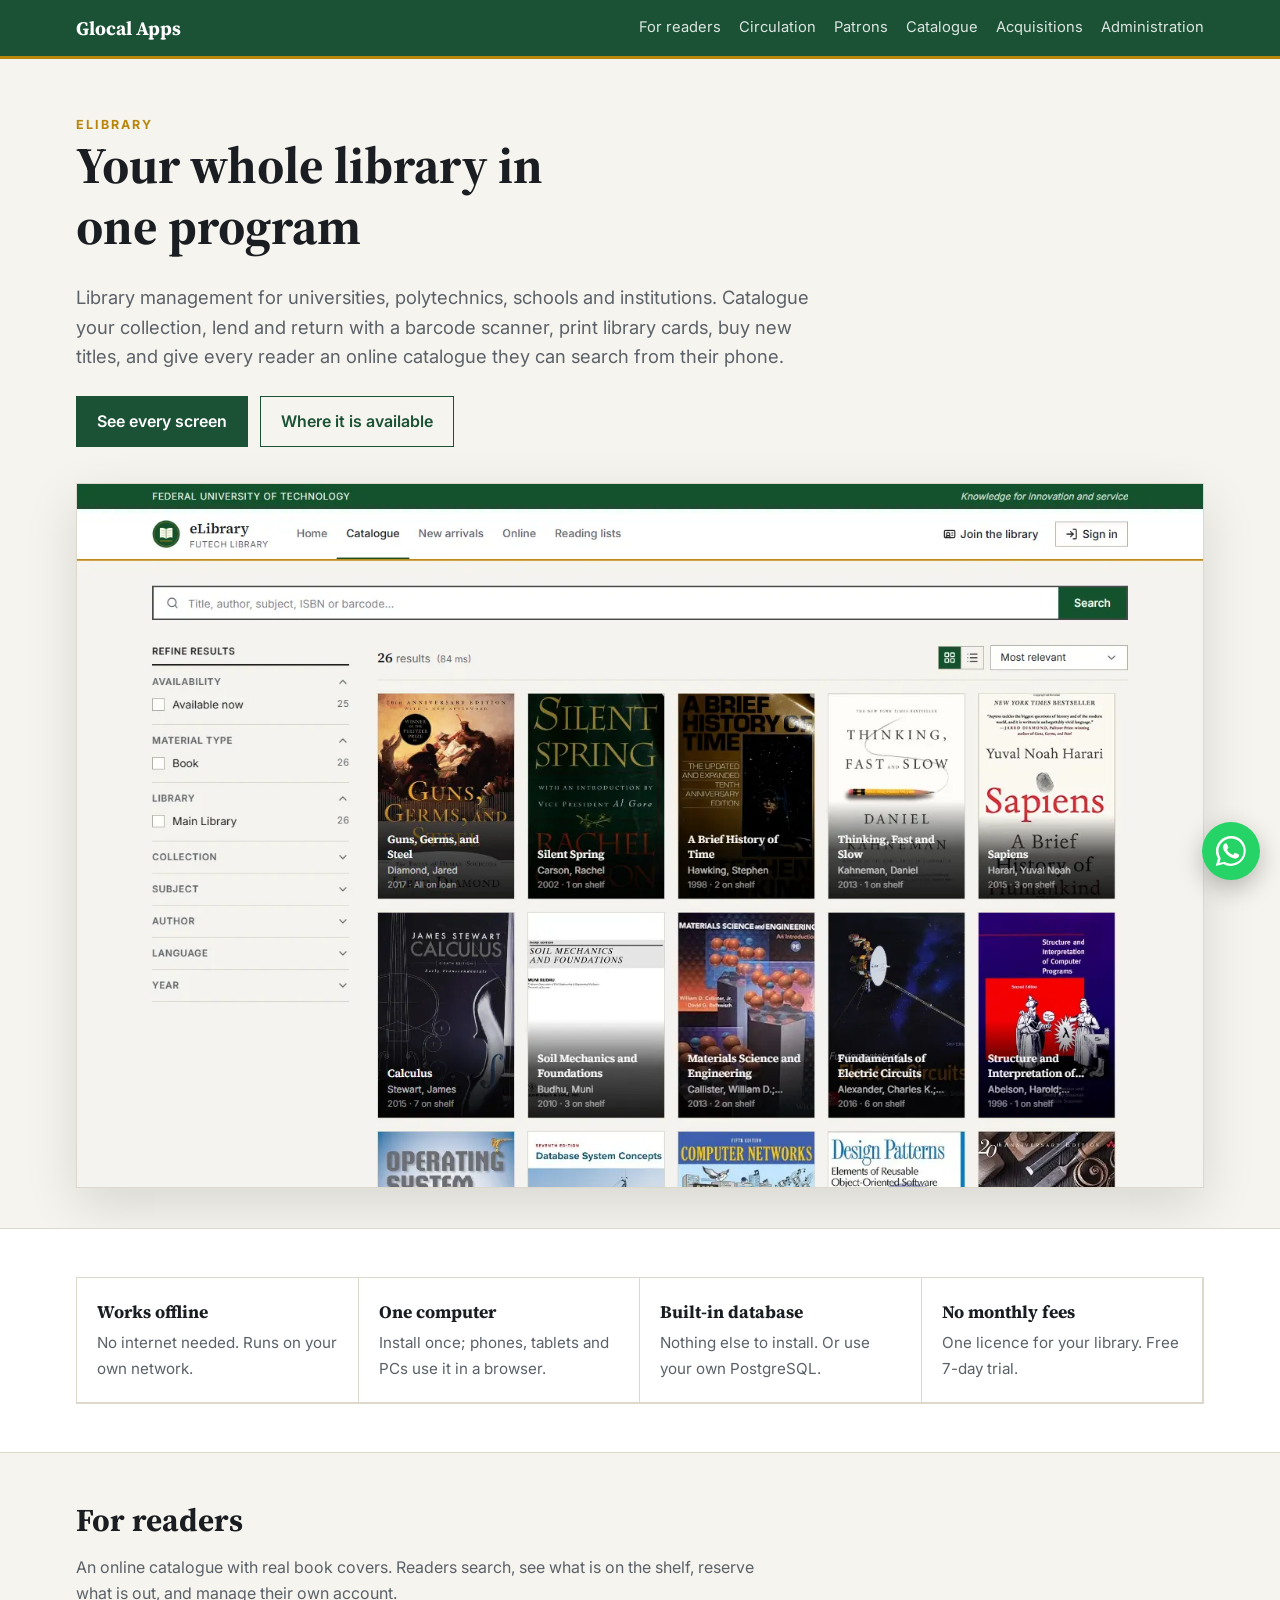
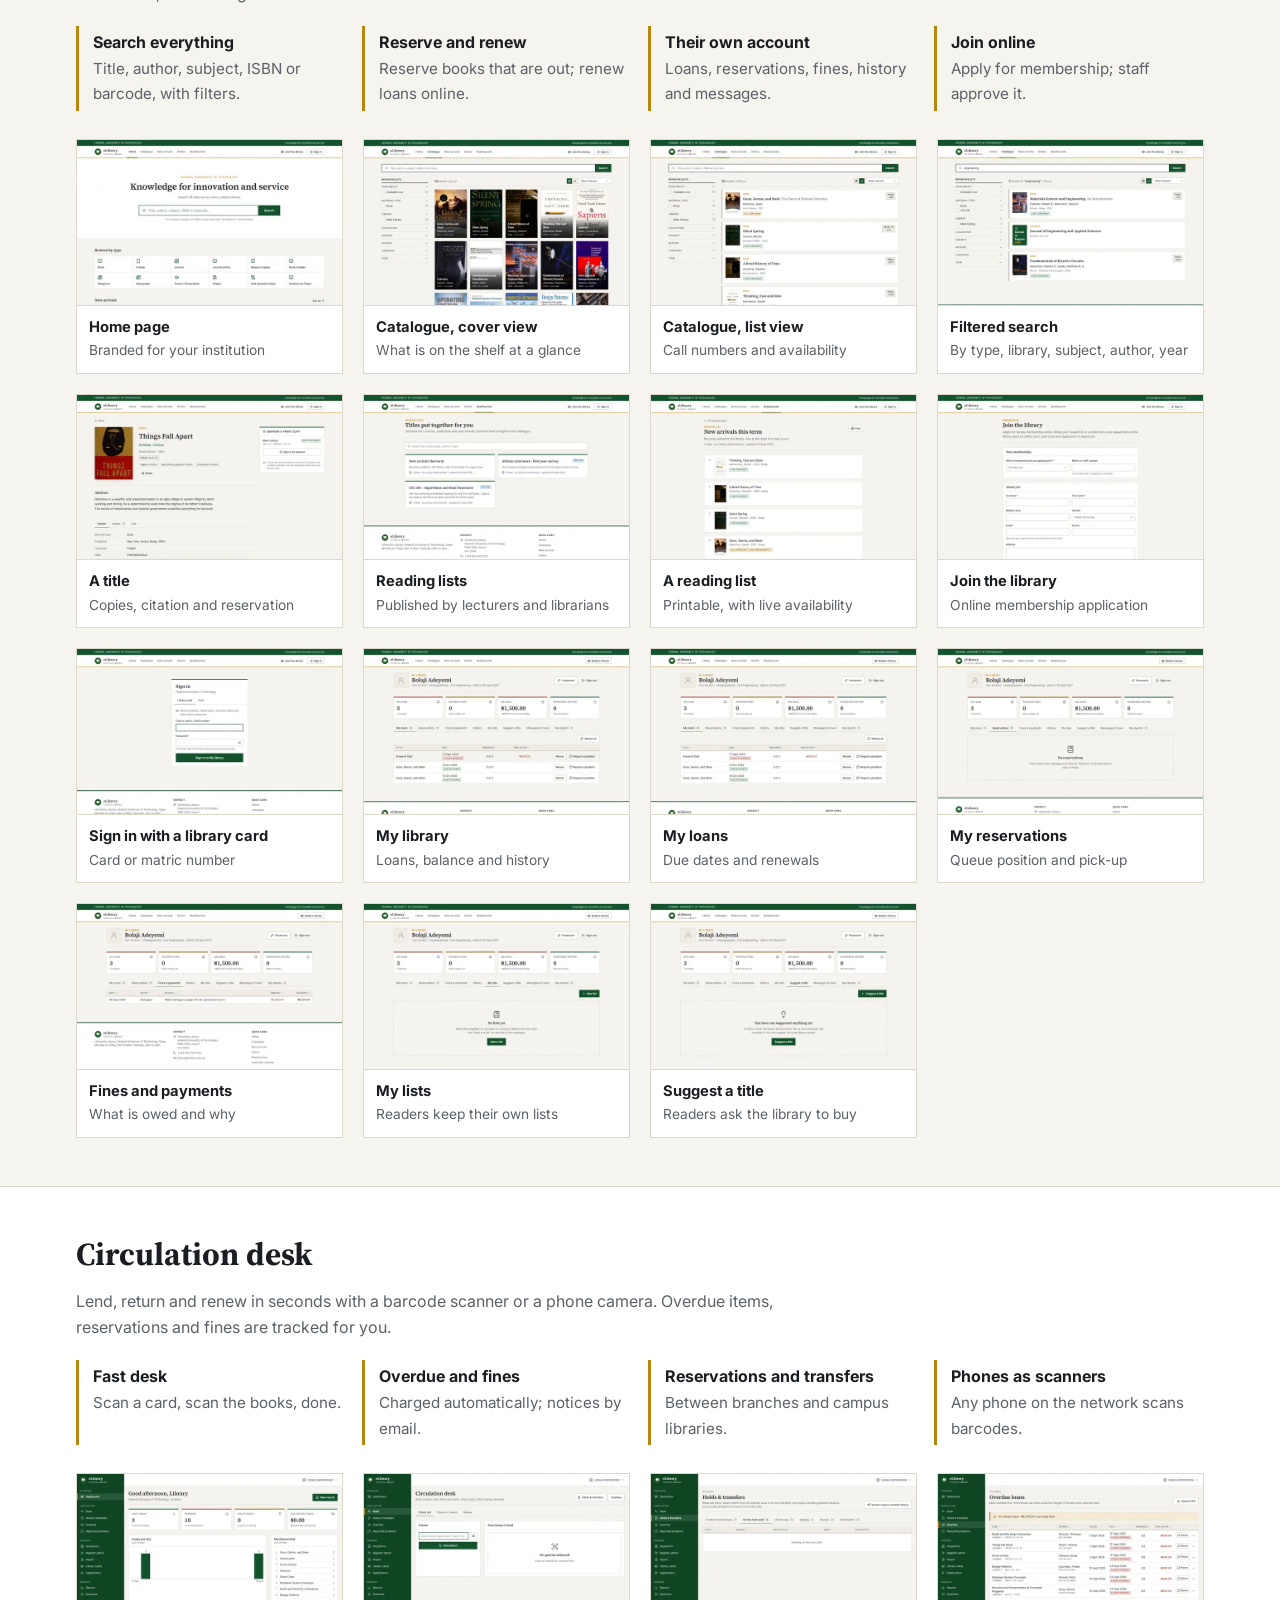
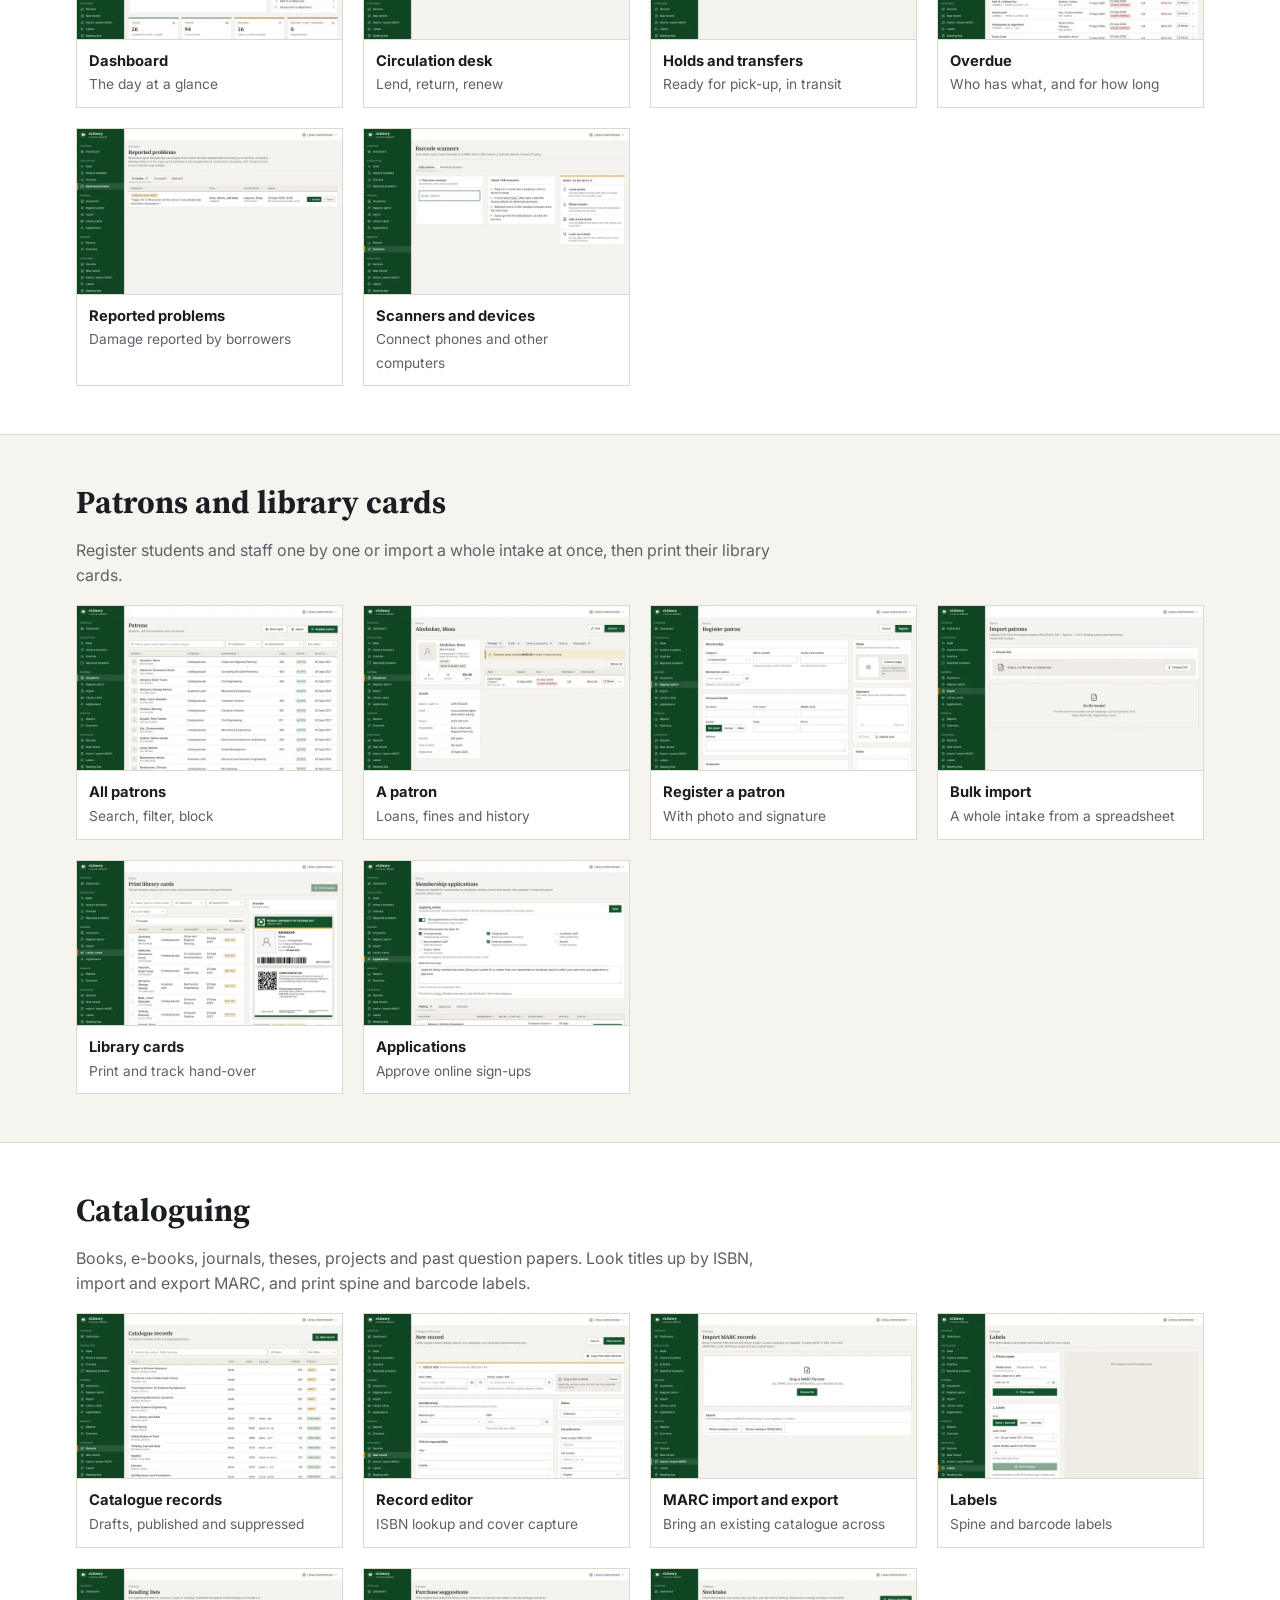
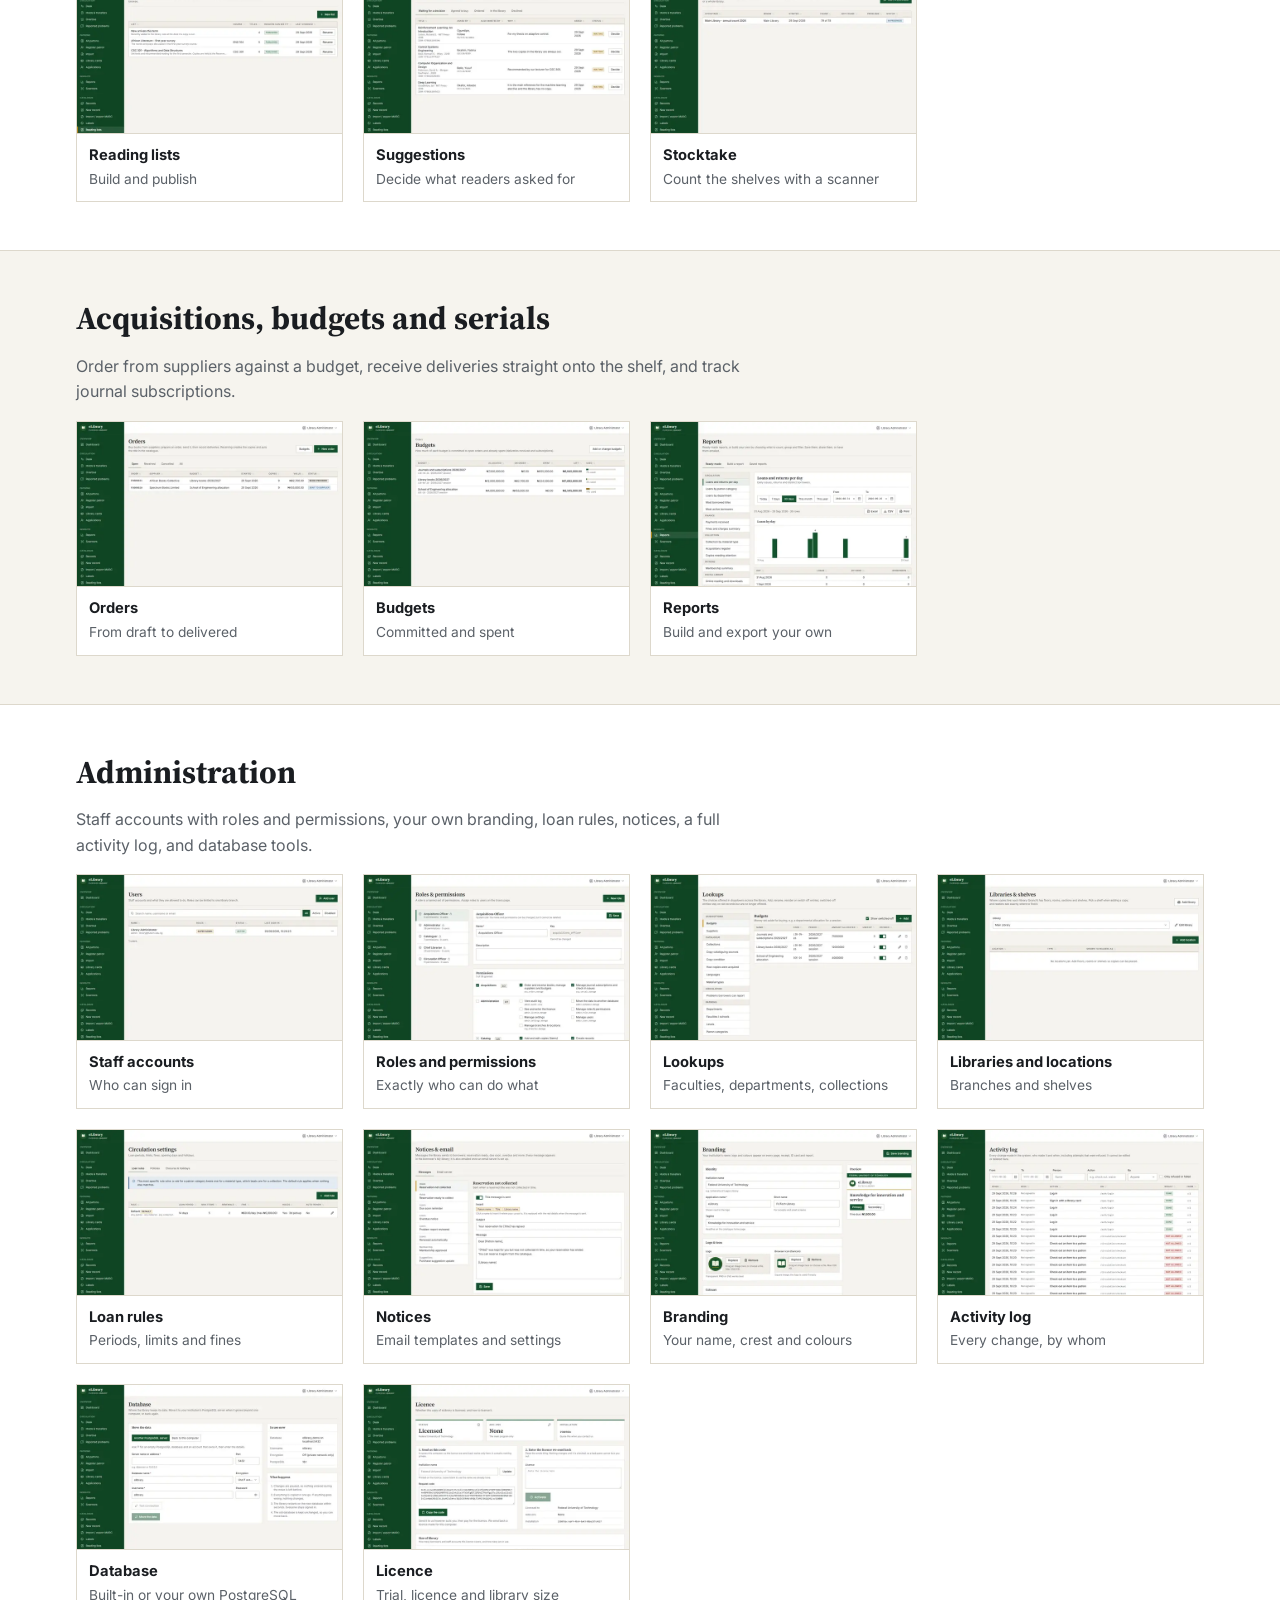
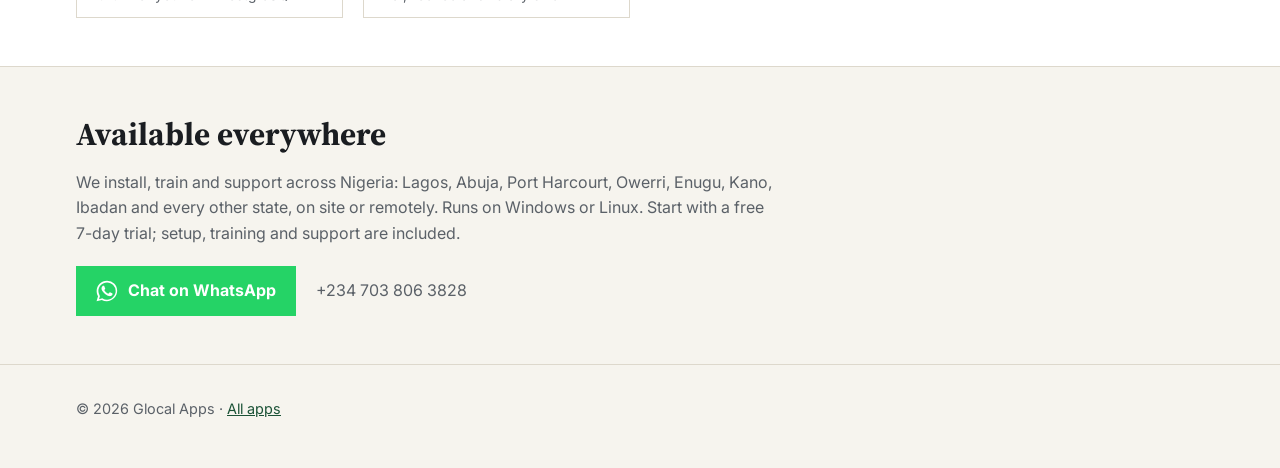
==== commit dd6a2cd1: "WhatsApp contact button on every page Co-Authored-By: Claude Opus 5.5 <noreply@anthropic.com>" ====
--- a/elibrary/index.html
+++ b/elibrary/index.html
@@ -179,9 +179,15 @@
           Kano, Ibadan and every other state, on site or remotely. Runs on Windows or Linux.
           Start with a free 7-day trial; setup, training and support are included.
         </p>
+        <div class="contact">
+          <a class="wa" href="https://wa.me/2347038063828?text=Hello%2C%20I%20would%20like%20to%20know%20more%20about%20eLibrary." target="_blank" rel="noopener"><svg viewBox="0 0 24 24" fill="currentColor" aria-hidden="true"><path d="M17.47 14.38c-.3-.15-1.76-.87-2.03-.97-.27-.1-.47-.15-.67.15-.2.3-.77.97-.94 1.17-.17.2-.35.22-.64.07-.3-.15-1.26-.46-2.4-1.48-.89-.79-1.49-1.77-1.66-2.07-.17-.3-.02-.46.13-.61.13-.13.3-.35.45-.52.15-.17.2-.3.3-.5.1-.2.05-.37-.02-.52-.08-.15-.67-1.62-.92-2.22-.24-.58-.49-.5-.67-.51h-.57c-.2 0-.52.07-.79.37-.27.3-1.04 1.02-1.04 2.48s1.07 2.88 1.21 3.08c.15.2 2.1 3.2 5.08 4.49.71.31 1.26.49 1.69.63.71.22 1.36.19 1.87.12.57-.09 1.76-.72 2.01-1.41.25-.7.25-1.29.17-1.41-.07-.13-.27-.2-.57-.35zM12.05 21.5h-.01a9.4 9.4 0 0 1-4.8-1.32l-.34-.2-3.57.94.95-3.48-.22-.36a9.43 9.43 0 0 1-1.45-5.03c0-5.2 4.24-9.43 9.45-9.43 2.52 0 4.89.98 6.67 2.77a9.37 9.37 0 0 1 2.76 6.67c0 5.2-4.24 9.44-9.44 9.44zm8.03-17.47A11.29 11.29 0 0 0 12.05.7C5.8.7.7 5.78.7 12.04c0 2 .52 3.95 1.52 5.67L.6 23.3l5.73-1.5a11.3 11.3 0 0 0 5.42 1.38h.01c6.25 0 11.34-5.09 11.34-11.34 0-3.03-1.18-5.88-3.32-8.02z"/></svg> Chat on WhatsApp</a>
+          <span class="num">+234 703 806 3828</span>
+        </div>
       </div>
     </section>
   </main>
+
+  <a class="wa-float" href="https://wa.me/2347038063828?text=Hello%2C%20I%20would%20like%20to%20know%20more%20about%20eLibrary." target="_blank" rel="noopener" aria-label="Chat with us on WhatsApp" title="Chat with us on WhatsApp"><svg viewBox="0 0 24 24" fill="currentColor" aria-hidden="true"><path d="M17.47 14.38c-.3-.15-1.76-.87-2.03-.97-.27-.1-.47-.15-.67.15-.2.3-.77.97-.94 1.17-.17.2-.35.22-.64.07-.3-.15-1.26-.46-2.4-1.48-.89-.79-1.49-1.77-1.66-2.07-.17-.3-.02-.46.13-.61.13-.13.3-.35.45-.52.15-.17.2-.3.3-.5.1-.2.05-.37-.02-.52-.08-.15-.67-1.62-.92-2.22-.24-.58-.49-.5-.67-.51h-.57c-.2 0-.52.07-.79.37-.27.3-1.04 1.02-1.04 2.48s1.07 2.88 1.21 3.08c.15.2 2.1 3.2 5.08 4.49.71.31 1.26.49 1.69.63.71.22 1.36.19 1.87.12.57-.09 1.76-.72 2.01-1.41.25-.7.25-1.29.17-1.41-.07-.13-.27-.2-.57-.35zM12.05 21.5h-.01a9.4 9.4 0 0 1-4.8-1.32l-.34-.2-3.57.94.95-3.48-.22-.36a9.43 9.43 0 0 1-1.45-5.03c0-5.2 4.24-9.43 9.45-9.43 2.52 0 4.89.98 6.67 2.77a9.37 9.37 0 0 1 2.76 6.67c0 5.2-4.24 9.44-9.44 9.44zm8.03-17.47A11.29 11.29 0 0 0 12.05.7C5.8.7.7 5.78.7 12.04c0 2 .52 3.95 1.52 5.67L.6 23.3l5.73-1.5a11.3 11.3 0 0 0 5.42 1.38h.01c6.25 0 11.34-5.09 11.34-11.34 0-3.03-1.18-5.88-3.32-8.02z"/></svg></a>
 
   <footer>
     <div class="wrap">© 2026 Glocal Apps · <a href="../">All apps</a></div>
--- a/assets/site.css
+++ b/assets/site.css
@@ -100,6 +100,17 @@
 dialog button { font: inherit; padding: 6px 12px; border: 1px solid var(--line); background: var(--bg); color: var(--ink); cursor: pointer; }
 dialog .lb-body { overflow: auto; max-height: calc(94vh - 52px); }
 
+/* WhatsApp: a button in the page, and one that stays in the corner */
+.wa { display: inline-flex; align-items: center; gap: 10px; padding: 12px 20px; background: #25d366; color: #fff; font-weight: 700; text-decoration: none; border: 0; }
+.wa:hover { background: #1ebe5a; }
+.wa svg { width: 22px; height: 22px; flex: none; }
+.wa-float { position: fixed; right: 20px; bottom: 20px; z-index: 50; width: 58px; height: 58px; border-radius: 50%; display: grid; place-items: center; background: #25d366; color: #fff; box-shadow: 0 8px 24px rgba(0,0,0,.25); }
+.wa-float:hover { background: #1ebe5a; }
+.wa-float svg { width: 32px; height: 32px; }
+.wa:focus-visible, .wa-float:focus-visible { outline: 3px solid var(--accent); outline-offset: 3px; }
+.contact { margin-top: 20px; display: flex; flex-wrap: wrap; align-items: center; gap: 12px 20px; }
+.contact .num { color: var(--muted); }
+
 footer { padding: 32px 0 48px; color: var(--muted); font-size: .9rem; border-top: 1px solid var(--line); }
 
 @media (max-width: 640px) {
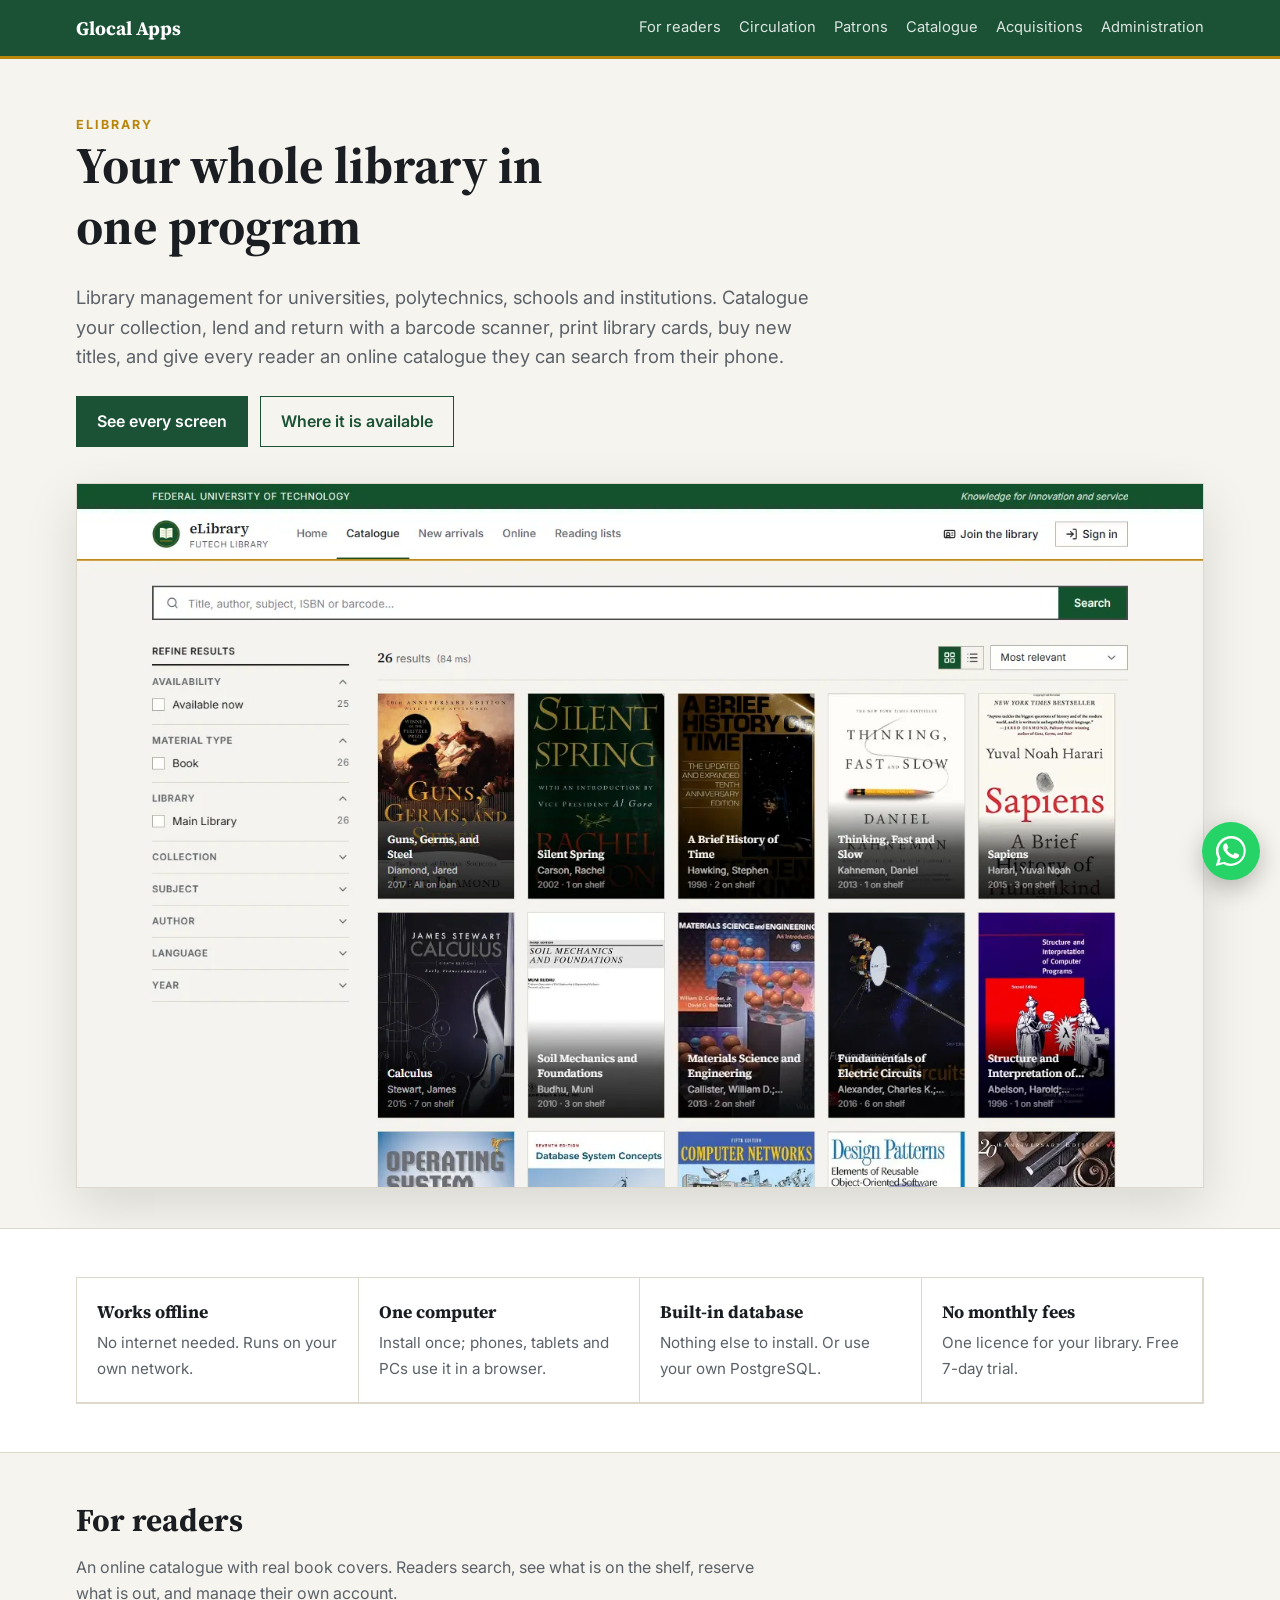
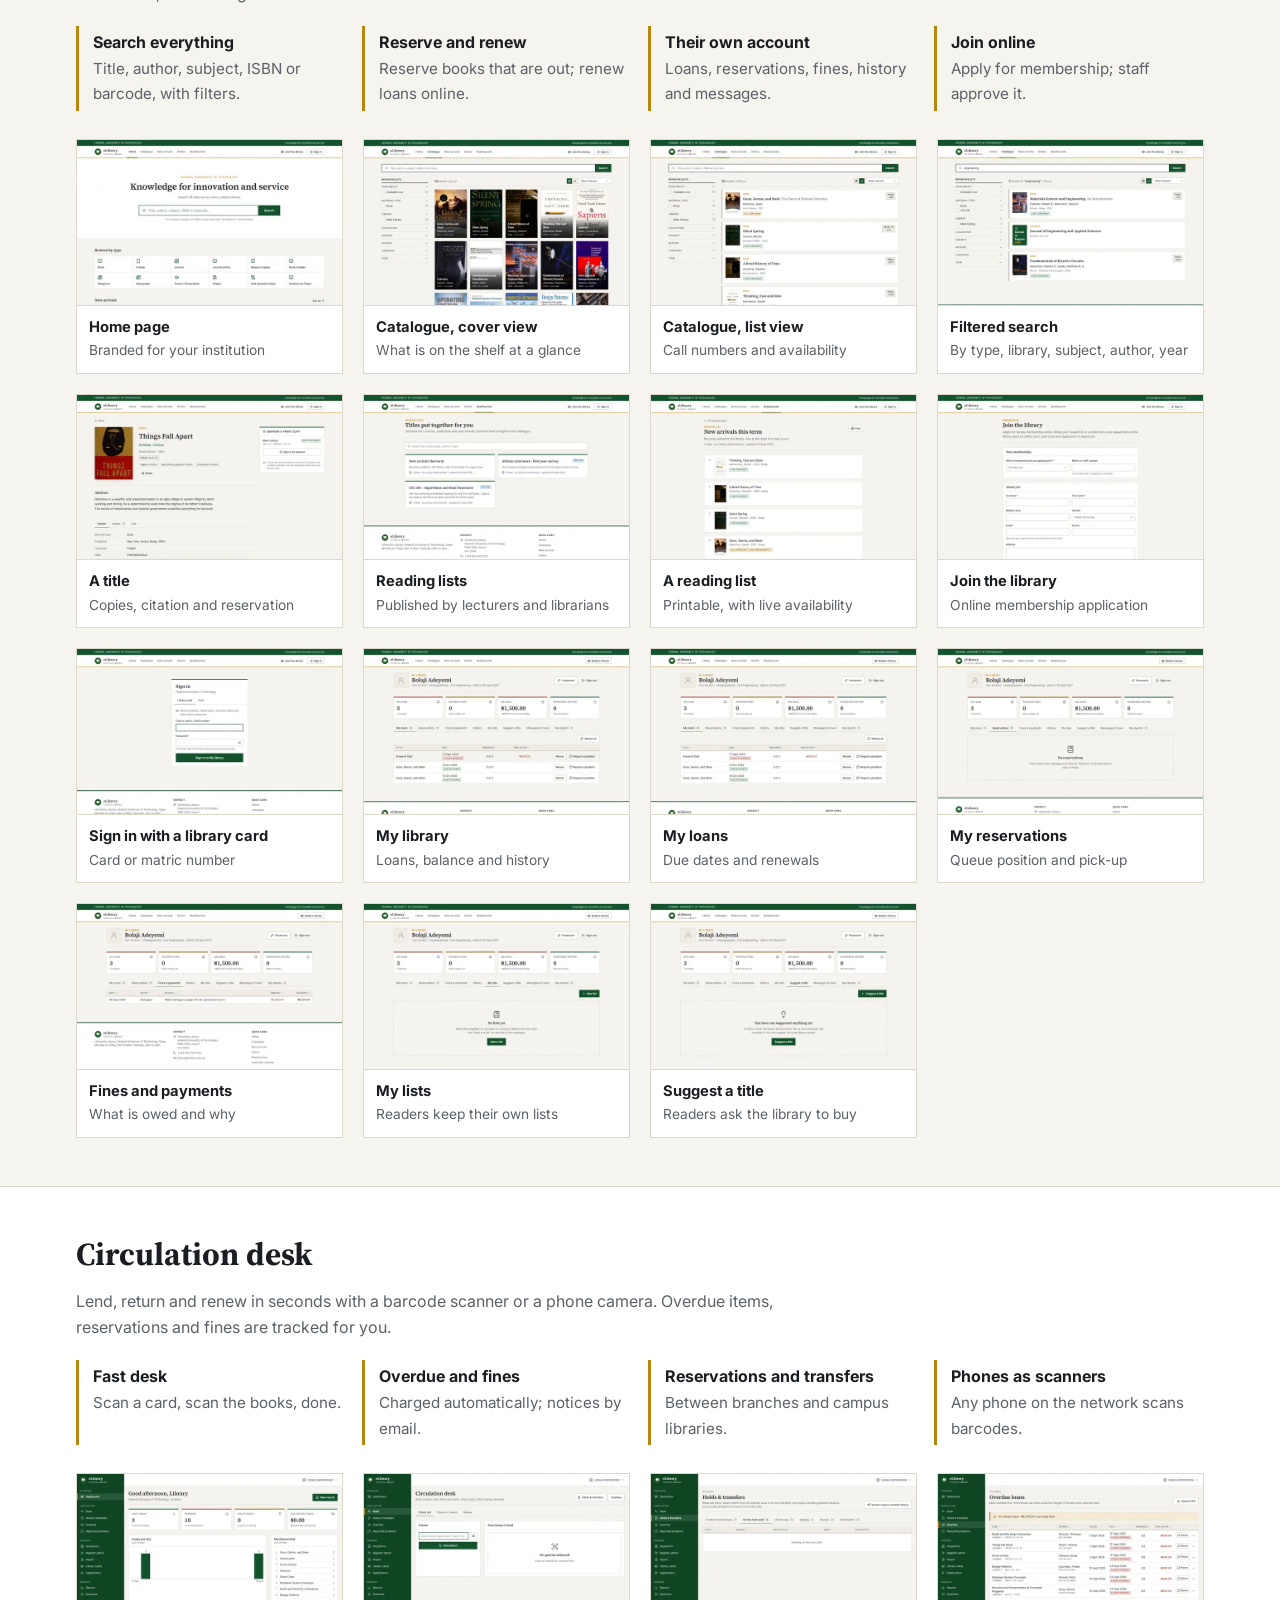
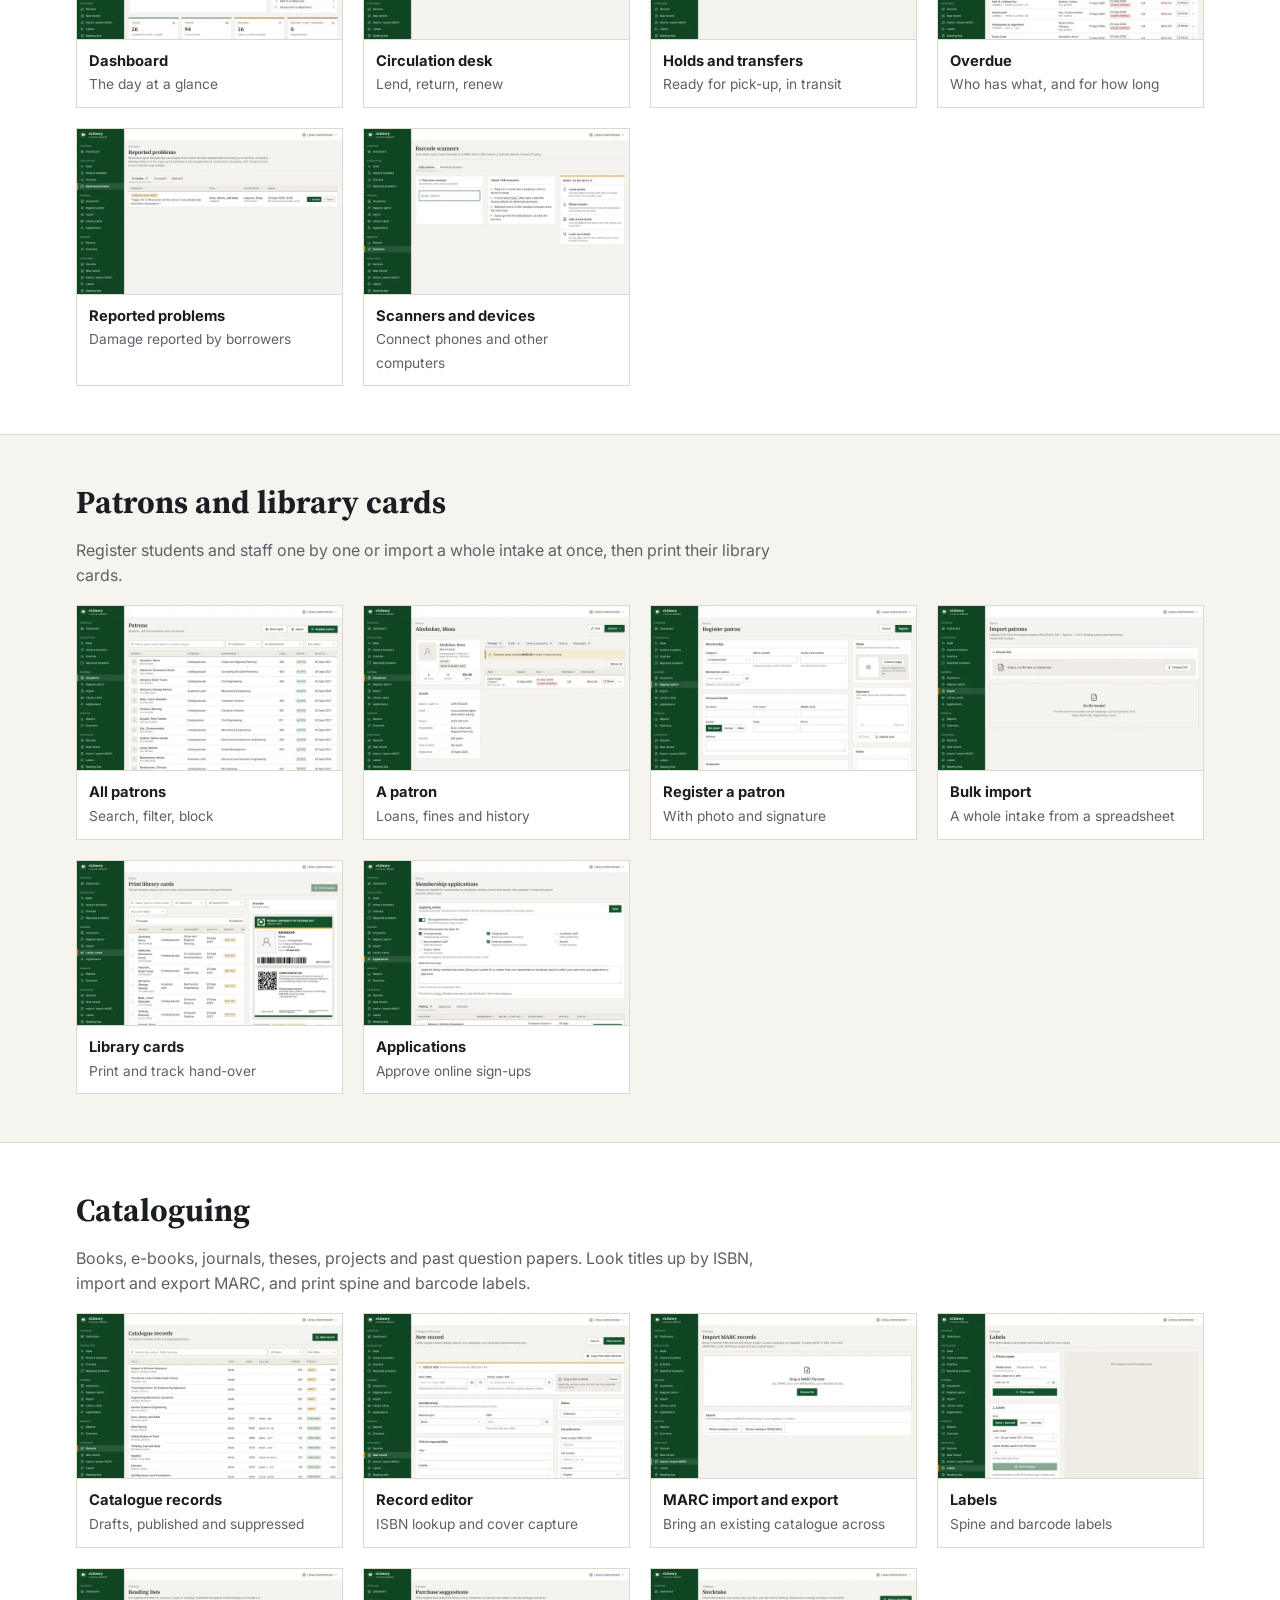
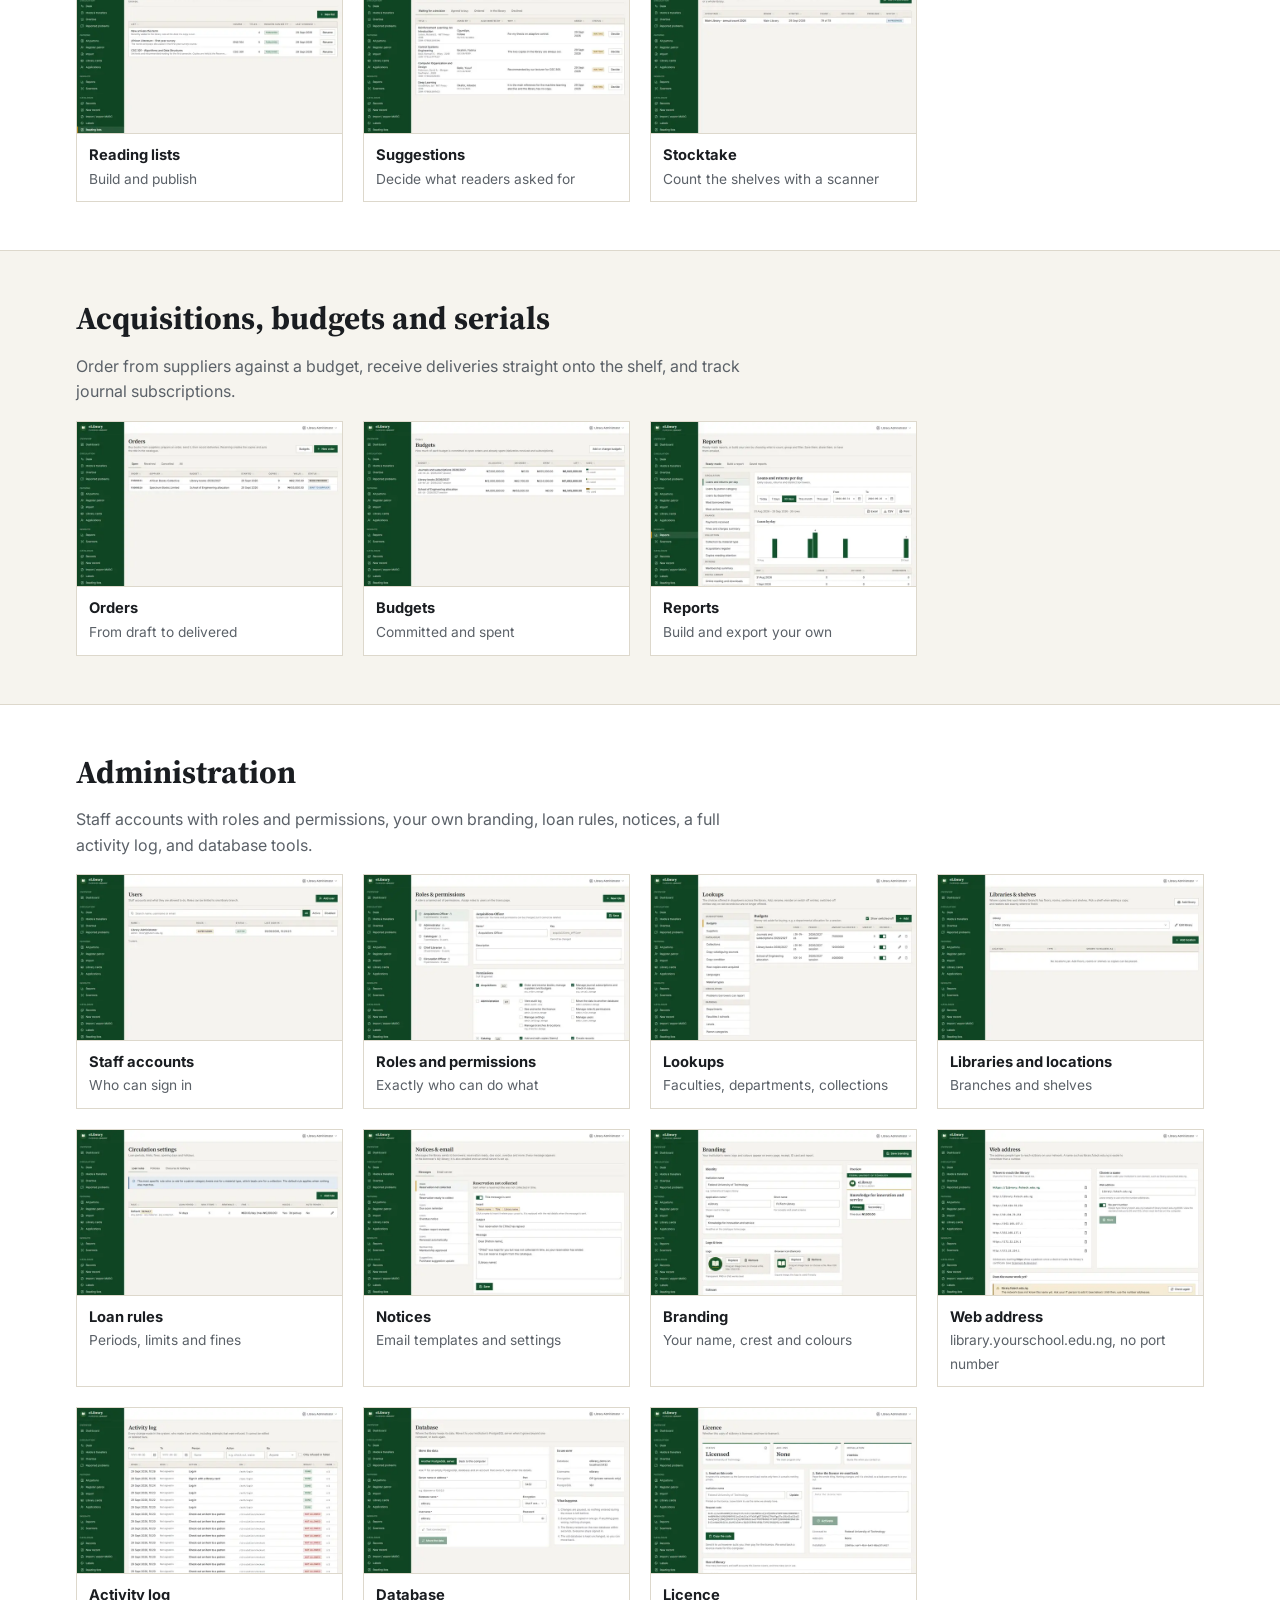
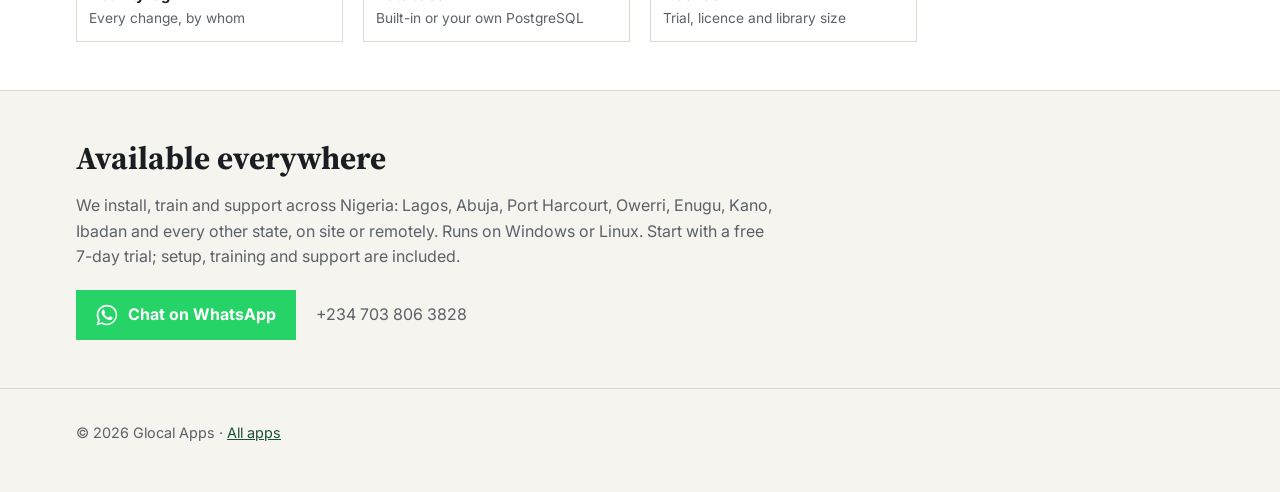
==== commit c59b9299: "eLibrary: Web address screen Co-Authored-By: Claude Opus 5.5 <noreply@anthropic.com>" ====
--- a/elibrary/index.html
+++ b/elibrary/index.html
@@ -164,6 +164,7 @@
           <figure class="shot" tabindex="0"><div class="frame"><img loading="lazy" decoding="async" src="screens/thumb/54-admin-circulation.webp" data-full="screens/full/54-admin-circulation.webp" width="640" height="400" alt=""></div><figcaption><b>Loan rules</b><span>Periods, limits and fines</span></figcaption></figure>
           <figure class="shot" tabindex="0"><div class="frame"><img loading="lazy" decoding="async" src="screens/thumb/55-admin-notices.webp" data-full="screens/full/55-admin-notices.webp" width="640" height="400" alt=""></div><figcaption><b>Notices</b><span>Email templates and settings</span></figcaption></figure>
           <figure class="shot" tabindex="0"><div class="frame"><img loading="lazy" decoding="async" src="screens/thumb/56-admin-branding.webp" data-full="screens/full/56-admin-branding.webp" width="640" height="400" alt=""></div><figcaption><b>Branding</b><span>Your name, crest and colours</span></figcaption></figure>
+          <figure class="shot" tabindex="0"><div class="frame"><img loading="lazy" decoding="async" src="screens/thumb/60-admin-web-address.webp" data-full="screens/full/60-admin-web-address.webp" width="640" height="400" alt=""></div><figcaption><b>Web address</b><span>library.yourschool.edu.ng, no port number</span></figcaption></figure>
           <figure class="shot" tabindex="0"><div class="frame"><img loading="lazy" decoding="async" src="screens/thumb/57-admin-activity.webp" data-full="screens/full/57-admin-activity.webp" width="640" height="400" alt=""></div><figcaption><b>Activity log</b><span>Every change, by whom</span></figcaption></figure>
           <figure class="shot" tabindex="0"><div class="frame"><img loading="lazy" decoding="async" src="screens/thumb/58-admin-database.webp" data-full="screens/full/58-admin-database.webp" width="640" height="400" alt=""></div><figcaption><b>Database</b><span>Built-in or your own PostgreSQL</span></figcaption></figure>
           <figure class="shot" tabindex="0"><div class="frame"><img loading="lazy" decoding="async" src="screens/thumb/59-admin-license.webp" data-full="screens/full/59-admin-license.webp" width="640" height="400" alt=""></div><figcaption><b>Licence</b><span>Trial, licence and library size</span></figcaption></figure>
